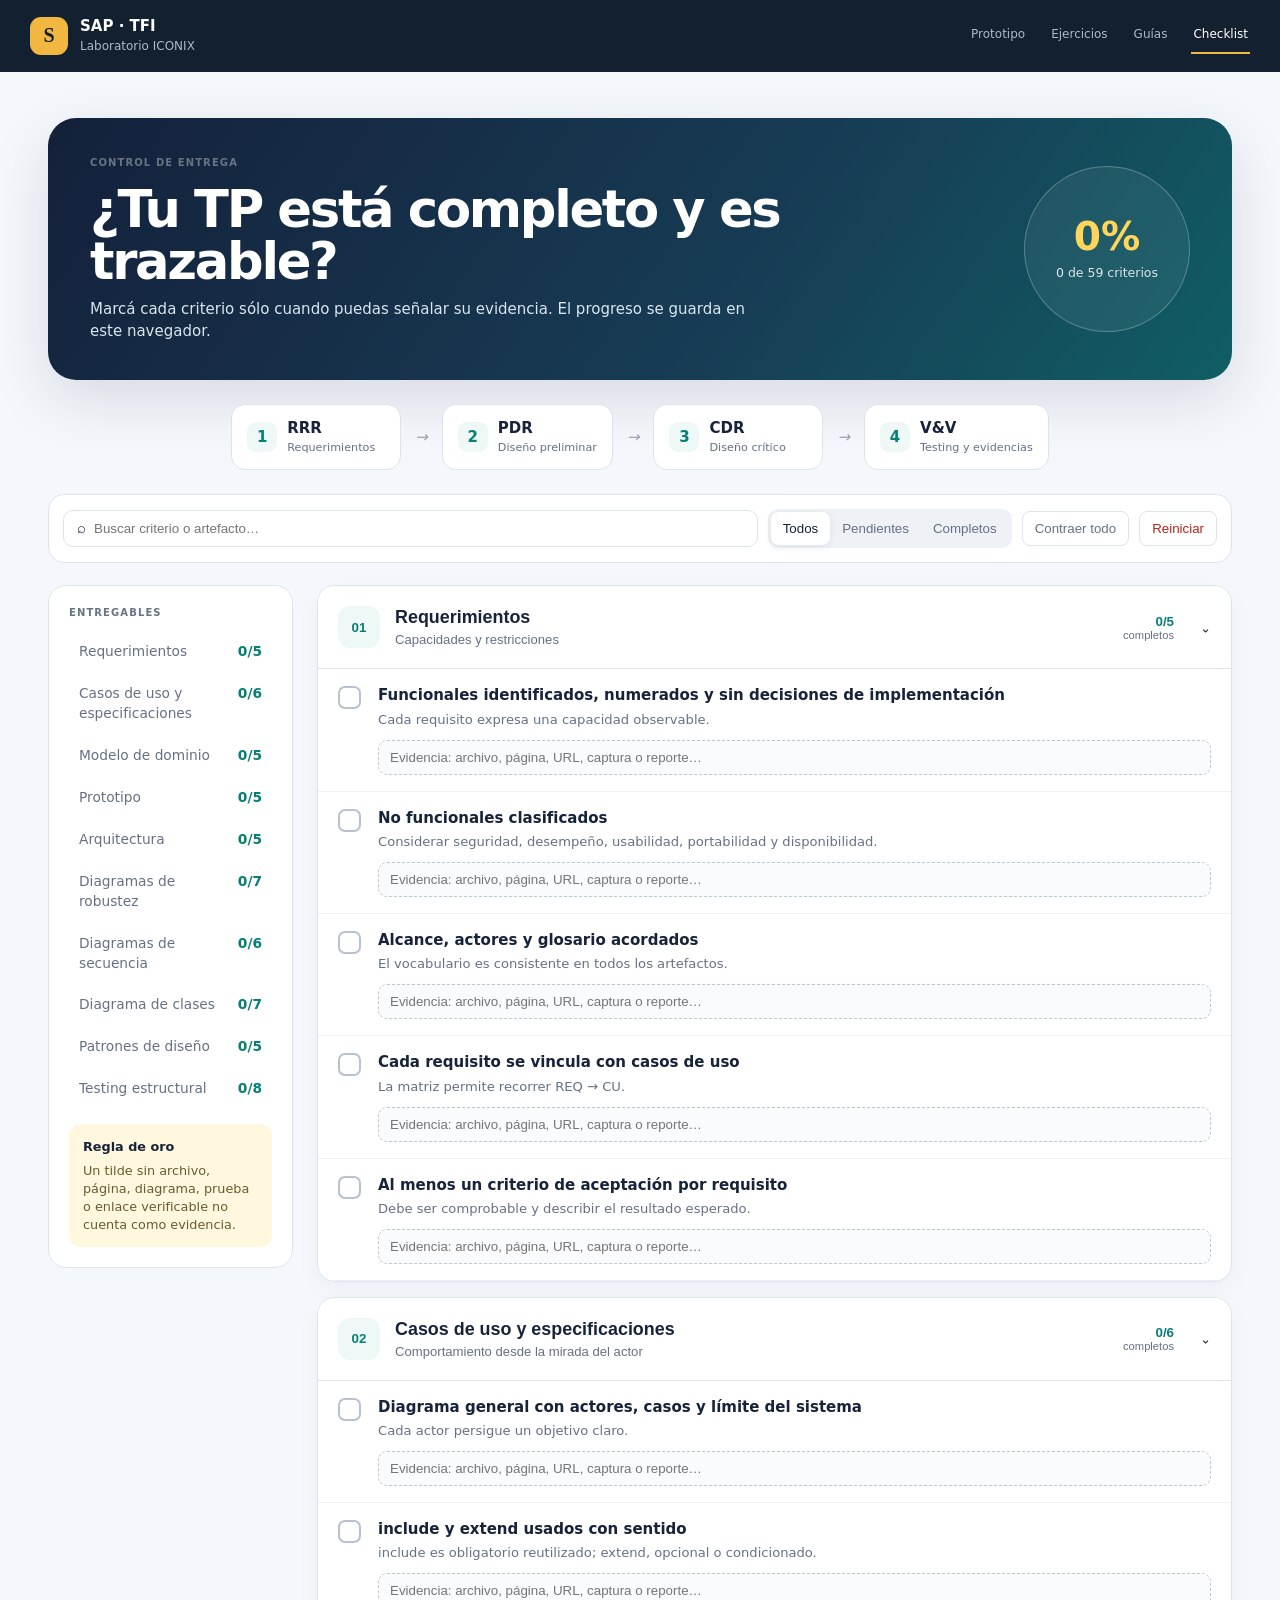
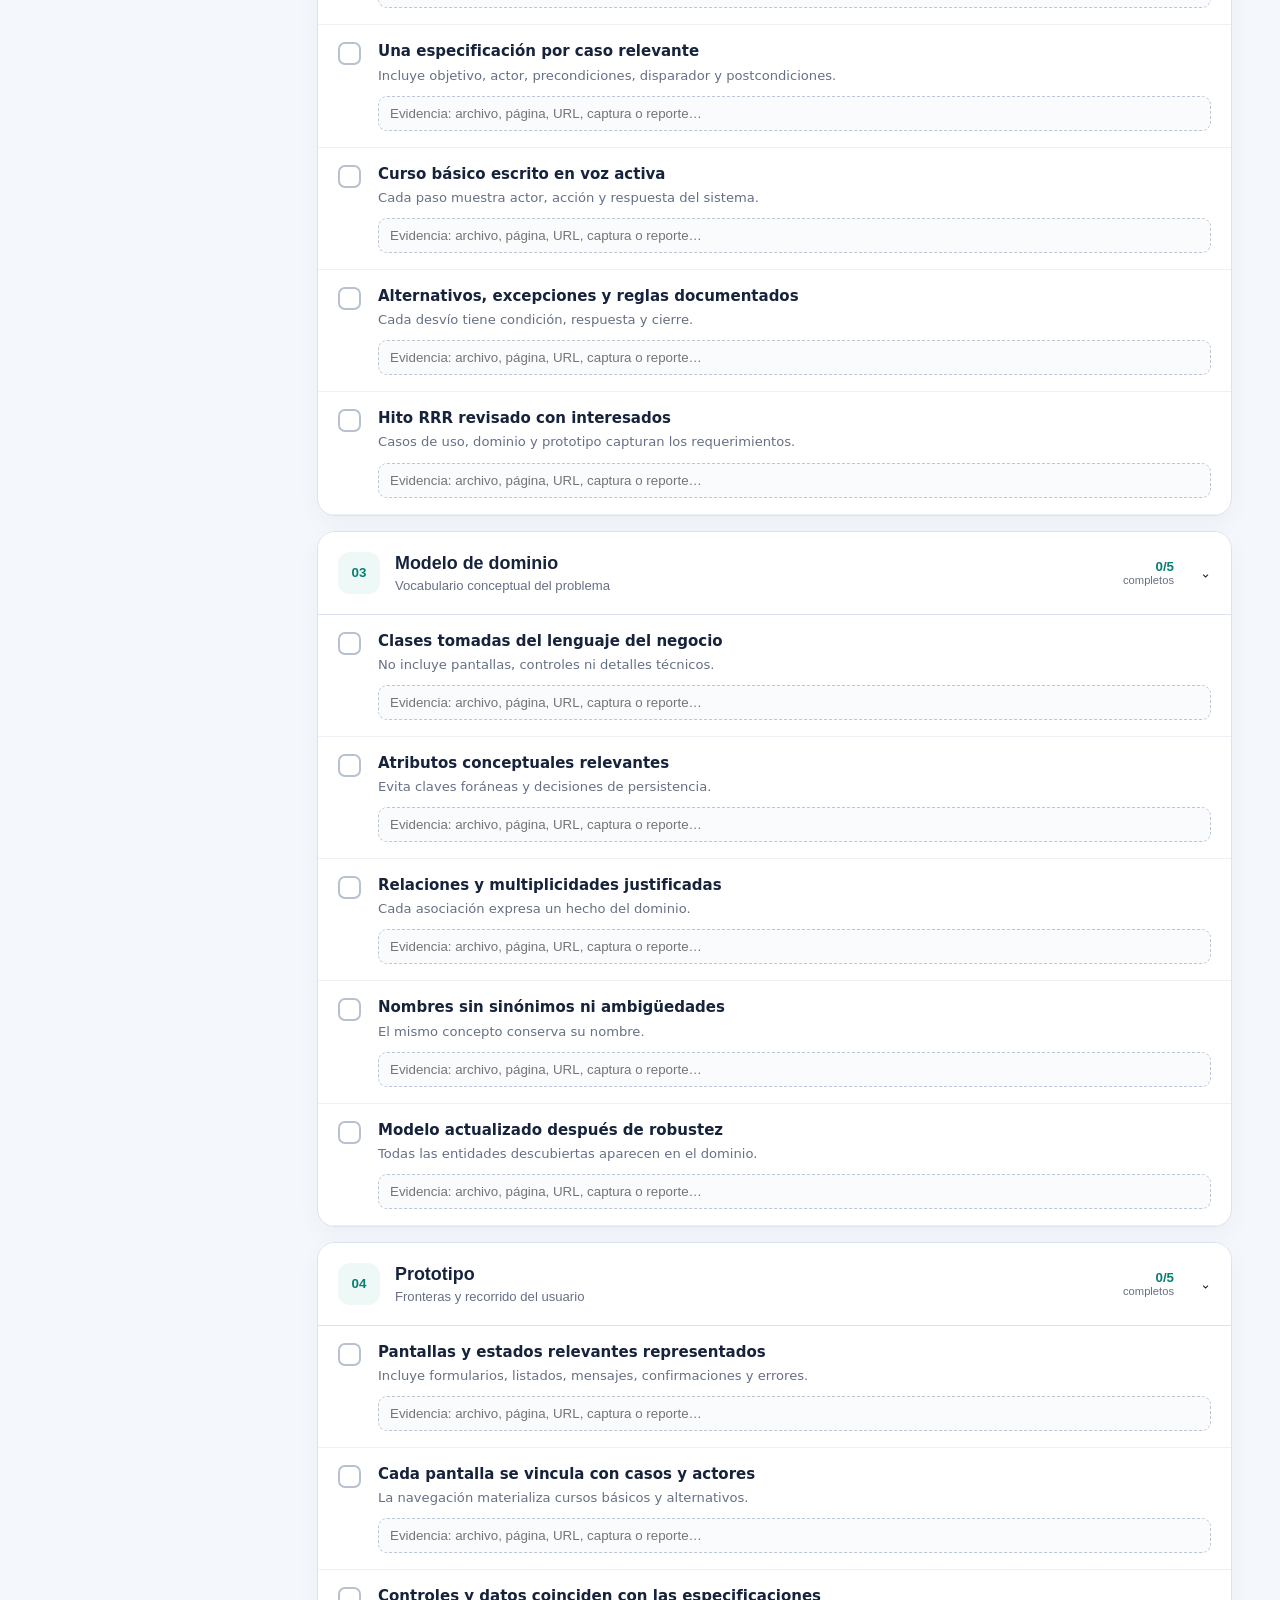
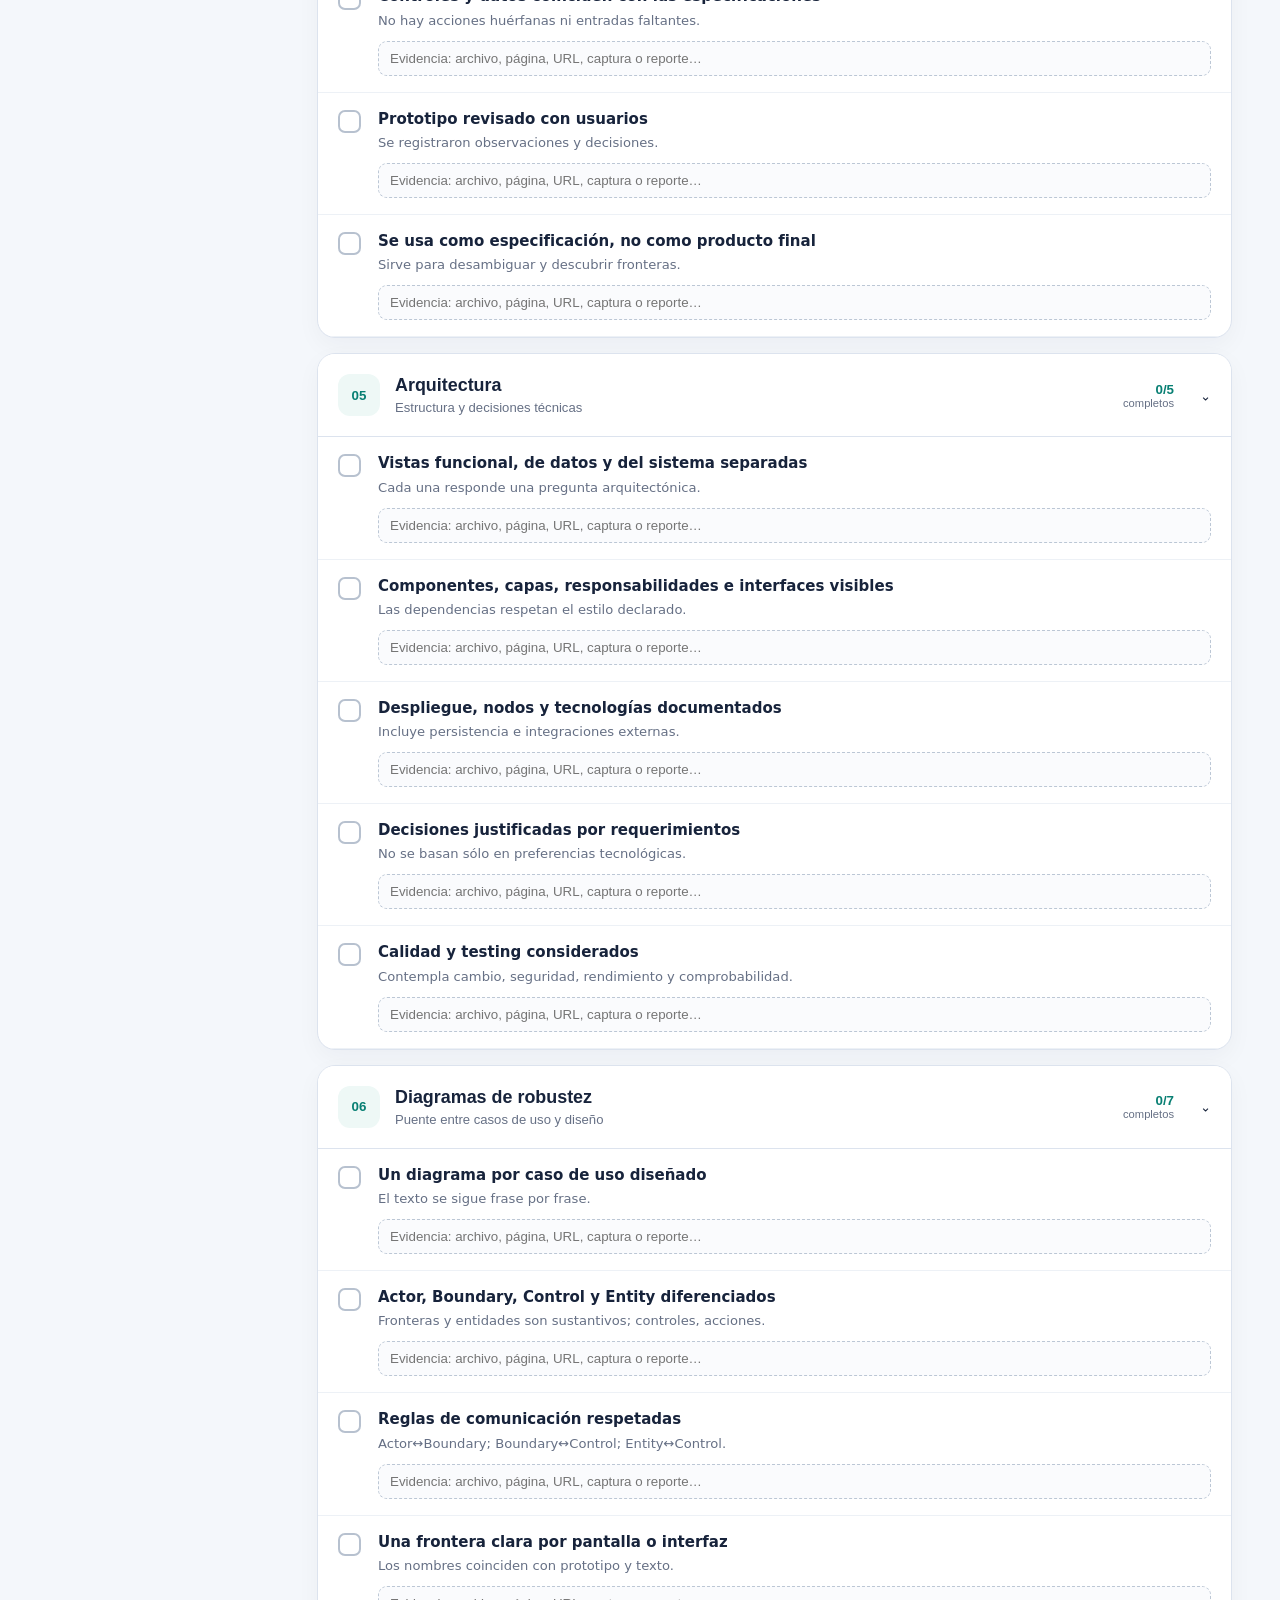
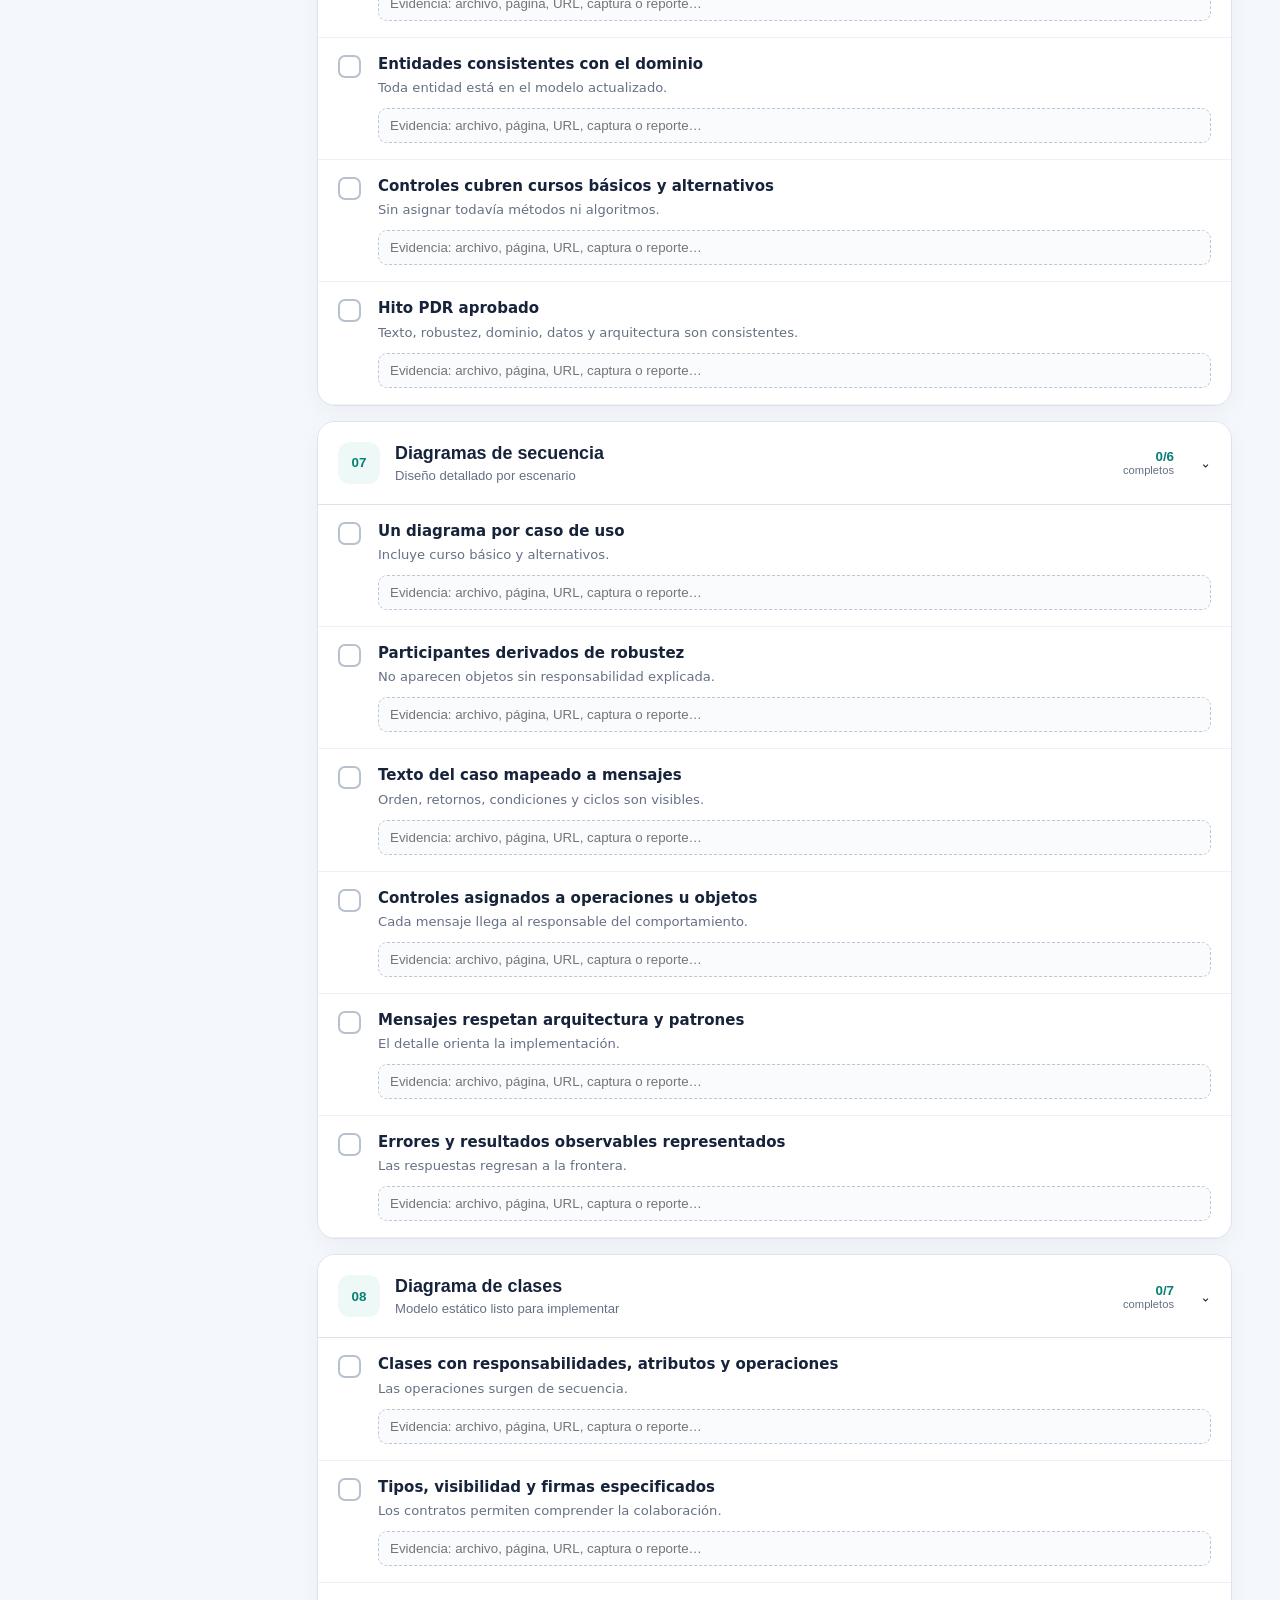
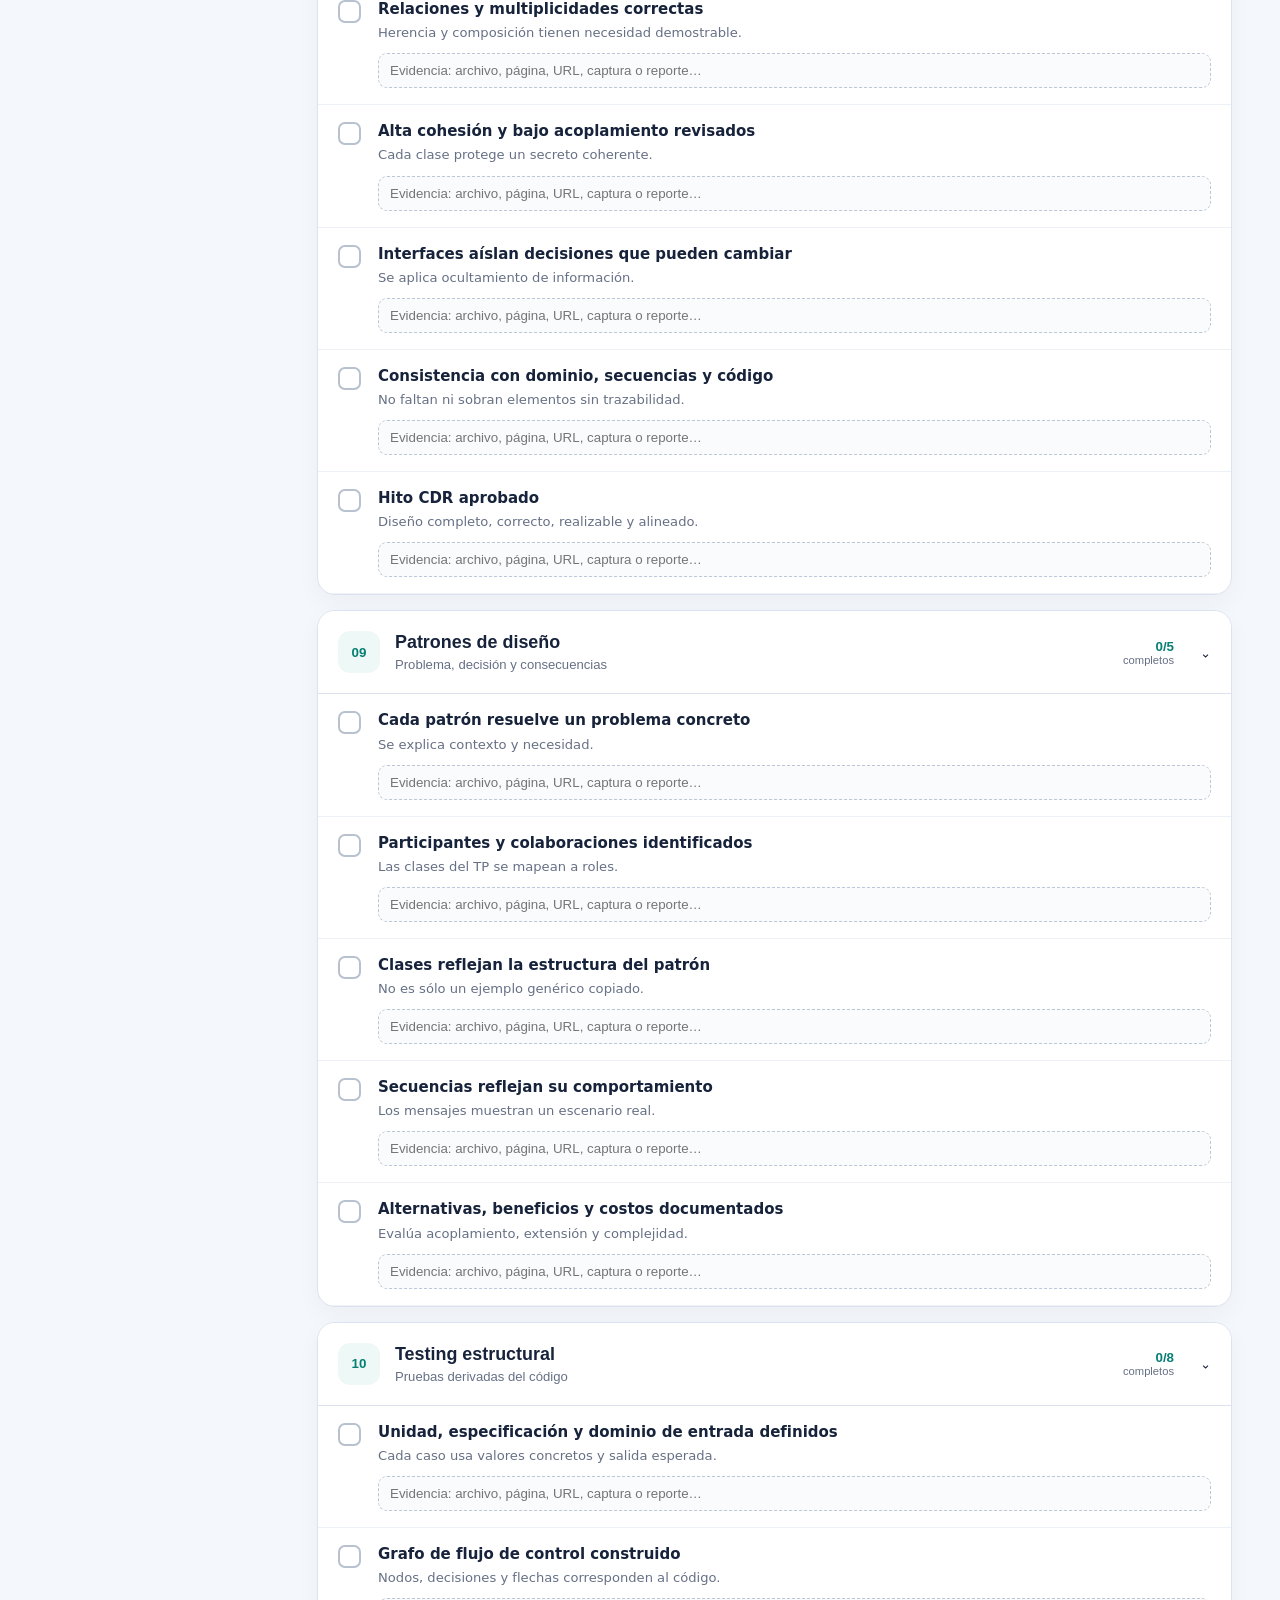
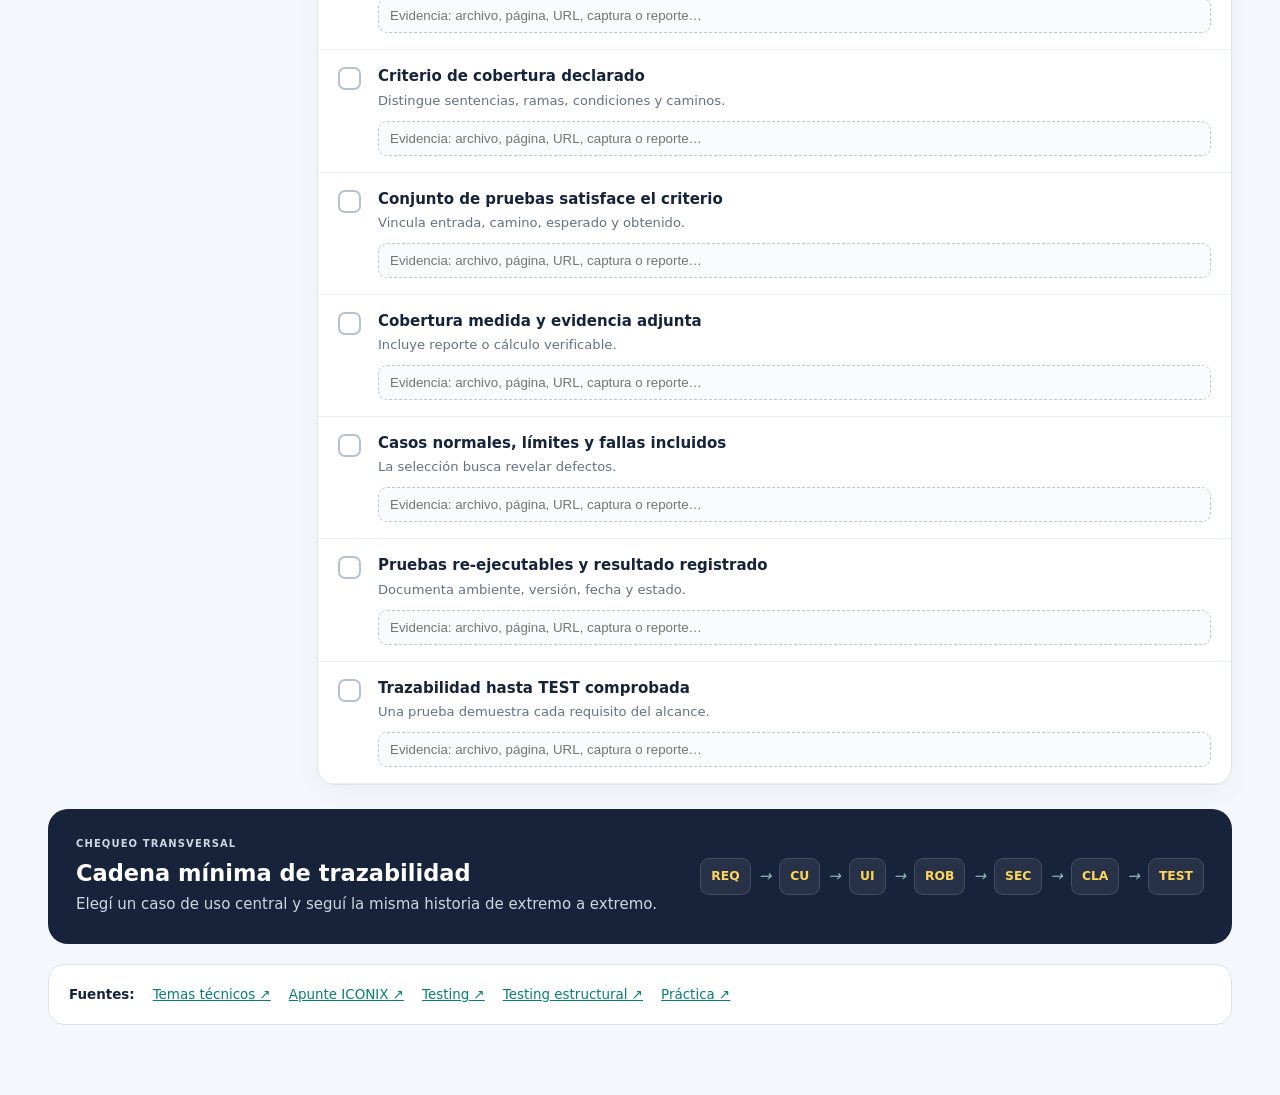
==== prototipo/checklist.html @ e04b30b3 "feat: agregar checklist interactiva del TP Co-authored-by: wsf <alejandro.sartorio@gmail.com> Signed" ====
<!doctype html><html lang="es"><head><meta charset="utf-8"><meta name="viewport" content="width=device-width,initial-scale=1"><meta name="description" content="Checklist interactiva para la entrega del Trabajo Práctico con ICONIX"><title>Checklist del TP · SAP-TFI-2026</title><link rel="stylesheet" href="styles.css"><link rel="stylesheet" href="checklist.css"></head>
<body class="checklist-body"><header class="topbar"><a class="brand" href="index.html"><span class="brand-mark">S</span><span><strong>SAP · TFI</strong><small>Laboratorio ICONIX</small></span></a><nav class="course lab-links"><a href="index.html">Prototipo</a><a href="ejercicios.html">Ejercicios</a><a href="guias.html">Guías</a><a class="active" href="checklist.html">Checklist</a></nav></header>
<main class="checklist-shell">
 <section class="checklist-hero"><div><p class="eyebrow">Control de entrega</p><h1>¿Tu TP está completo y es trazable?</h1><p>Marcá cada criterio sólo cuando puedas señalar su evidencia. El progreso se guarda en este navegador.</p></div><div class="hero-score"><strong id="total-percent">0%</strong><span id="total-copy">0 de 0 criterios</span></div></section>
 <section class="quality-gates" aria-label="Hitos de revisión"><article><span>1</span><div><b>RRR</b><small>Requerimientos</small></div></article><i>→</i><article><span>2</span><div><b>PDR</b><small>Diseño preliminar</small></div></article><i>→</i><article><span>3</span><div><b>CDR</b><small>Diseño crítico</small></div></article><i>→</i><article><span>4</span><div><b>V&amp;V</b><small>Testing y evidencias</small></div></article></section>
 <section class="toolbar"><label class="search-box"><span>⌕</span><input id="search" type="search" placeholder="Buscar criterio o artefacto…"></label><div class="filters"><button class="active" data-filter="all">Todos</button><button data-filter="pending">Pendientes</button><button data-filter="done">Completos</button></div><button id="expand-all" class="quiet-button">Contraer todo</button><button id="reset-checklist" class="quiet-button danger">Reiniciar</button></section>
 <div class="checklist-layout"><aside class="section-index"><p class="eyebrow">Entregables</p><nav id="section-index"></nav><div class="evidence-key"><b>Regla de oro</b><p>Un tilde sin archivo, página, diagrama, prueba o enlace verificable no cuenta como evidencia.</p></div></aside><section id="checklist-sections" class="checklist-sections" aria-live="polite"></section></div>
 <section class="traceability-card"><div><p class="eyebrow">Chequeo transversal</p><h2>Cadena mínima de trazabilidad</h2><p>Elegí un caso de uso central y seguí la misma historia de extremo a extremo.</p></div><div class="trace-chain"><span>REQ</span><i>→</i><span>CU</span><i>→</i><span>UI</span><i>→</i><span>ROB</span><i>→</i><span>SEC</span><i>→</i><span>CLA</span><i>→</i><span>TEST</span></div></section>
 <footer class="checklist-sources"><b>Fuentes:</b><a href="https://docs.google.com/document/d/1oThnR9euP2YW4K94A3oAoE3pvHdeDyNShRdwWDY-Nmk/edit?usp=sharing" target="_blank" rel="noreferrer">Temas técnicos ↗</a><a href="https://docs.google.com/document/d/1_ZjiF3pUANt0-bm4V6Xph6hdJuHCnxbp/edit?usp=sharing" target="_blank" rel="noreferrer">Apunte ICONIX ↗</a><a href="https://www.fceia.unr.edu.ar/ingsoft/testing-intro-a.pdf" target="_blank" rel="noreferrer">Testing ↗</a><a href="https://www.fceia.unr.edu.ar/ingsoft/testing-estruct-a.pdf" target="_blank" rel="noreferrer">Testing estructural ↗</a><a href="https://www.fceia.unr.edu.ar/ingsoft/p-testing.pdf" target="_blank" rel="noreferrer">Práctica ↗</a></footer>
</main><script src="checklist.js"></script></body></html>
---- prototipo/styles.css ----
:root{--ink:#17202a;--muted:#687383;--line:#dfe4e8;--paper:#fff;--canvas:#f2f4f5;--blue:#2864dc;--blue-soft:#eaf1ff;--teal:#087e78;--amber:#b46b07;--red:#b53b45;--shadow:0 18px 55px rgba(25,34,45,.10)}
*{box-sizing:border-box}body{margin:0;background:var(--canvas);color:var(--ink);font:15px/1.45 Inter,ui-sans-serif,system-ui,-apple-system,"Segoe UI",sans-serif}.topbar{height:72px;background:#122030;color:white;display:flex;align-items:center;justify-content:space-between;padding:0 30px;box-shadow:0 1px 0 rgba(255,255,255,.1)}.brand{display:flex;gap:12px;align-items:center;color:white;text-decoration:none}.brand-mark{display:grid;place-items:center;width:38px;height:38px;background:#f1b740;color:#17202a;font:bold 20px Georgia;border-radius:11px}.brand span:last-child{display:flex;flex-direction:column}.brand small,.course{color:#aeb9c7;font-size:12px}.course{display:flex;gap:22px}.status-dot:before{content:"";display:inline-block;width:7px;height:7px;border-radius:50%;background:#53d398;margin-right:7px}.workspace{display:grid;grid-template-columns:230px minmax(0,1fr);min-height:calc(100vh - 72px)}.sidebar{padding:30px 18px;background:#f8f9fa;border-right:1px solid var(--line)}.eyebrow{text-transform:uppercase;letter-spacing:.11em;font-size:10px;font-weight:800;color:var(--muted);margin:0 0 12px}.nav-item{width:100%;border:0;background:transparent;text-align:left;padding:12px;border-radius:10px;color:var(--ink);cursor:pointer;display:grid;grid-template-columns:28px 1fr;font-weight:700}.nav-item span{color:#9aa3ad}.nav-item small{grid-column:2;color:var(--muted);font-weight:500}.nav-item.active{background:white;color:var(--blue);box-shadow:0 5px 20px rgba(25,34,45,.08)}.legend{margin-top:36px;padding:16px 12px;border-top:1px solid var(--line);display:grid;gap:10px}.legend p{margin-bottom:2px}.legend span{font-size:12px;color:var(--muted)}.dot{display:inline-block;width:9px;height:9px;border-radius:50%;margin-right:8px}.boundary{background:var(--blue)}.control{background:var(--amber)}.entity{background:var(--teal)}.stage{padding:34px clamp(20px,4vw,60px);max-width:1400px;width:100%;margin:0 auto}.stage-heading{display:flex;align-items:end;justify-content:space-between;margin-bottom:20px}.stage-heading h1{font:700 clamp(28px,3vw,42px)/1.1 Georgia,serif;margin:0}.view-switch{padding:4px;background:#e3e7ea;border-radius:10px}.view-switch button{border:0;padding:8px 14px;border-radius:7px;background:transparent;color:var(--muted);cursor:pointer}.view-switch button.active{background:white;color:var(--ink);box-shadow:0 2px 8px rgba(0,0,0,.08)}.view{display:none}.view.active{display:block}.browser-frame{background:white;border:1px solid #d5dbe0;border-radius:14px;overflow:hidden;box-shadow:var(--shadow)}.browser-bar{height:42px;background:#edf0f2;display:flex;align-items:center;gap:7px;padding:0 14px;border-bottom:1px solid var(--line)}.browser-bar>span{width:9px;height:9px;border-radius:50%;background:#bec5cb}.browser-bar>span:first-child{background:#e2766f}.browser-bar p{margin:auto;color:#89939d;font-size:12px}.app-shell{min-height:520px}.actionbar{height:64px;display:flex;align-items:center;justify-content:space-between;padding:0 26px;border-bottom:1px solid var(--line)}.actionbar button{border:1px solid var(--line);background:white;padding:9px 14px;border-radius:7px;margin-right:8px;font-weight:700;cursor:pointer}.actionbar button.primary{background:var(--blue);border-color:var(--blue);color:white}.record-state{font-size:11px;font-weight:800;letter-spacing:.08em;color:var(--blue);background:var(--blue-soft);padding:7px 10px;border-radius:20px}.screen{display:none;padding:30px}.screen.active{display:block}.form-title{display:flex;align-items:baseline;gap:12px;margin-bottom:25px}.form-title span{font-size:13px;color:var(--muted)}.form-title strong{font:700 26px Georgia,serif}.form-grid{display:grid;grid-template-columns:repeat(2,minmax(0,1fr));gap:18px 26px}.form-grid label{color:var(--muted);font-size:12px;font-weight:700}.form-grid input,.form-grid select{display:block;width:100%;margin-top:6px;padding:10px;border:1px solid var(--line);border-radius:6px;background:white;color:var(--ink)}.tabs{margin-top:30px;border-bottom:1px solid var(--line)}.tabs button{border:0;background:transparent;padding:10px 2px;margin-right:24px;color:var(--muted)}.tabs button.active{color:var(--blue);border-bottom:2px solid var(--blue);font-weight:700}.table-wrap{overflow-x:auto}table{border-collapse:collapse;width:100%;font-size:13px}th{text-align:left;color:var(--muted);font-size:11px;text-transform:uppercase;letter-spacing:.06em}th,td{padding:13px 10px;border-bottom:1px solid var(--line)}.text-button{border:0;background:transparent;color:var(--blue);padding:14px 10px;cursor:pointer}.totals{margin-left:auto;width:min(330px,100%);display:grid;gap:7px;padding-top:12px}.totals span,.totals strong{display:flex;justify-content:space-between}.totals strong{font-size:17px;border-top:1px solid var(--line);padding-top:10px}.summary-card{display:flex;align-items:center;gap:15px;padding:18px;background:#f8fafb;border:1px solid var(--line);border-radius:10px}.summary-card p,.summary-card h2{margin:0}.summary-card p{color:var(--muted);font-size:12px}.summary-card h2{font-size:17px}.summary-card>strong{margin-left:auto}.icon{display:grid;place-items:center;width:42px;height:42px;border-radius:50%;font-weight:800}.success{background:#ddf5ea;color:#14825e}.invoice{background:var(--blue-soft);color:var(--blue)}.validation-grid{display:grid;grid-template-columns:repeat(2,1fr);gap:14px;margin:24px 0}.validation-grid article{border:1px solid var(--line);border-radius:9px;padding:16px}.validation-grid span{display:block;color:var(--muted);font-size:11px;margin-bottom:5px}.callout{border-left:4px solid var(--blue);background:var(--blue-soft);padding:14px 16px}.callout p{margin:3px 0 0;color:var(--muted)}.callout.warning{border-color:#e39a27;background:#fff5df;margin-top:24px}.progress{display:flex;margin:25px 0}.progress span{flex:1;border-top:3px solid var(--line);padding-top:9px;color:var(--muted);font-size:12px}.progress .done,.progress .active{border-color:var(--blue);color:var(--blue);font-weight:700}.pill{padding:5px 8px;border-radius:14px;font-size:11px}.waiting{background:#f0f2f4;color:#687383}.ok{background:#ddf5ea;color:#087658}.partial{background:#fff0cf;color:#94600b}.invoice-options{display:grid;gap:12px;margin:24px 0}.invoice-options label{display:grid;grid-template-columns:22px 1fr;padding:16px;border:1px solid var(--line);border-radius:9px;font-weight:700}.invoice-options input{grid-row:1/3}.invoice-options small{font-weight:400;color:var(--muted)}.model-preview{background:#182433;color:white;border-radius:10px;padding:18px}.model-preview .eyebrow{color:#9eacba}.model-preview div{display:flex;justify-content:space-between;border-top:1px solid rgba(255,255,255,.12);padding:10px 0;font-family:ui-monospace,monospace;font-size:12px}.model-preview b{color:#8fdfc5}.event-log{margin-top:16px;display:grid;grid-template-columns:220px 1fr;gap:25px;padding:17px 20px;background:#17202a;color:white;border-radius:10px}.event-log p{margin:0;color:#b2bdc8}.event-log .eyebrow{color:#7f8d9a;margin-bottom:4px}.trace-intro{display:flex;justify-content:space-between;align-items:center;background:white;padding:18px 22px;border-radius:12px;margin-bottom:15px}.trace-intro p{margin:0}.trace-intro a{color:var(--blue);font-weight:700;text-decoration:none}.trace-grid{display:grid;gap:12px}.trace-row{display:grid;grid-template-columns:1fr 1fr 1fr;background:white;border:1px solid var(--line);border-radius:10px;overflow:hidden}.trace-cell{padding:18px;border-right:1px solid var(--line)}.trace-cell:last-child{border:0}.trace-cell span{display:block;font-size:10px;text-transform:uppercase;letter-spacing:.08em;font-weight:800;margin-bottom:6px}.trace-cell.boundary-cell span{color:var(--blue)}.trace-cell.control-cell span{color:var(--amber)}.trace-cell.entity-cell span{color:var(--teal)}.trace-cell p{margin:0;color:var(--muted);font-size:13px}
.lab-links a{color:#aeb9c7;text-decoration:none;padding:8px 2px}.lab-links a.active{color:#fff;border-bottom:2px solid #f1b740}
@media(max-width:850px){.workspace{grid-template-columns:1fr}.sidebar{border:0;border-bottom:1px solid var(--line);padding:16px}.sidebar nav{display:flex;overflow:auto;gap:6px}.nav-item{min-width:150px}.legend{display:none}.stage{padding:24px 14px}.form-grid,.validation-grid{grid-template-columns:1fr}.trace-row{grid-template-columns:1fr}.trace-cell{border-right:0;border-bottom:1px solid var(--line)}.event-log{grid-template-columns:1fr;gap:6px}.course{display:none}}
---- prototipo/checklist.css ----
:root{--ci:#17233b;--cm:#667085;--cl:#dce3ee;--ct:#087f73;--cs:#eef8f6;--cy:#ffd65a}.checklist-body{background:#f4f7fb;color:var(--ci);min-height:100vh}.checklist-shell{max-width:1240px;margin:auto;padding:46px 28px 70px}.checklist-hero{display:flex;justify-content:space-between;gap:32px;align-items:center;padding:38px 42px;color:#fff;border-radius:28px;background:linear-gradient(125deg,#14203a,#173b54 58%,#087f73 140%);box-shadow:0 20px 60px #15233b20}.checklist-hero h1{max-width:760px;margin:6px 0 12px;font-size:clamp(2rem,4vw,3.7rem);line-height:1.02;letter-spacing:-.045em}.checklist-hero p:not(.eyebrow){max-width:680px;margin:0;color:#d9e6ee}.hero-score{width:166px;aspect-ratio:1;flex:none;display:grid;place-content:center;text-align:center;border:1px solid #ffffff42;border-radius:50%;background:#ffffff10}.hero-score strong{font-size:2.45rem;line-height:1;color:var(--cy)}.hero-score span{font-size:.78rem;margin-top:8px;color:#d9e6ee}.quality-gates{display:flex;align-items:center;justify-content:center;gap:14px;margin:24px 0}.quality-gates article{display:flex;align-items:center;gap:10px;min-width:170px;padding:13px 15px;border:1px solid var(--cl);border-radius:14px;background:#fff}.quality-gates article>span{display:grid;place-content:center;width:30px;height:30px;border-radius:9px;background:var(--cs);color:var(--ct);font-weight:800}.quality-gates b,.quality-gates small{display:block}.quality-gates small{color:var(--cm);font-size:.7rem}.quality-gates>i{color:#98a2b3}.toolbar{position:sticky;z-index:5;top:0;display:flex;gap:10px;align-items:center;padding:14px;margin-bottom:22px;border:1px solid var(--cl);border-radius:16px;background:#ffffffed;backdrop-filter:blur(12px)}.search-box{display:flex;align-items:center;gap:8px;flex:1;padding:0 13px;border:1px solid var(--cl);border-radius:10px;background:#fff}.search-box input{width:100%;padding:10px 0;border:0;outline:0;background:transparent}.filters{display:flex;padding:3px;background:#eef2f7;border-radius:10px}.filters button,.quiet-button{border:0;border-radius:8px;padding:9px 12px;background:transparent;color:var(--cm);cursor:pointer}.filters button.active{background:#fff;color:var(--ci);box-shadow:0 2px 8px #15233b14}.quiet-button{border:1px solid var(--cl);background:#fff}.danger{color:#b42318}.checklist-layout{display:grid;grid-template-columns:245px minmax(0,1fr);gap:24px;align-items:start}.section-index{position:sticky;top:86px;padding:20px;border:1px solid var(--cl);border-radius:18px;background:#fff}.section-index nav{display:grid;gap:4px;margin-top:10px}.section-index a{display:flex;justify-content:space-between;padding:9px 10px;border-radius:9px;color:var(--cm);font-size:.86rem;text-decoration:none}.section-index a:hover{background:#f2f6fa}.count{color:var(--ct)}.evidence-key{margin-top:16px;padding:14px;border-radius:12px;background:#fff8df;font-size:.8rem}.evidence-key p{margin:5px 0 0;color:#695b2d;line-height:1.4}.checklist-sections{display:grid;gap:15px}.check-section{overflow:hidden;border:1px solid var(--cl);border-radius:18px;background:#fff;box-shadow:0 8px 24px #17233b0a}.check-section[hidden]{display:none}.section-head{width:100%;display:grid;grid-template-columns:44px 1fr auto 24px;gap:13px;align-items:center;padding:20px;border:0;background:#fff;text-align:left;cursor:pointer;color:var(--ci)}.section-number{display:grid;place-content:center;width:42px;height:42px;border-radius:12px;background:var(--cs);color:var(--ct);font-weight:850}.section-head h2{margin:0;font-size:1.12rem}.section-head p{margin:4px 0 0;color:var(--cm);font-size:.82rem}.section-progress{text-align:right}.section-progress b,.section-progress small{display:block}.section-progress b{color:var(--ct)}.section-progress small{color:var(--cm);font-size:.7rem}.chevron{transition:.2s}.check-section.open .chevron{transform:rotate(180deg)}.section-body{display:none;border-top:1px solid var(--cl)}.check-section.open .section-body{display:block}.check-item{display:grid;grid-template-columns:28px minmax(0,1fr);gap:12px;padding:16px 20px;border-bottom:1px solid #edf1f6}.check-item[hidden]{display:none}.check-item input[type=checkbox]{appearance:none;width:23px;height:23px;margin:1px 0;border:2px solid #b7c1cf;border-radius:7px;cursor:pointer}.check-item input[type=checkbox]:checked{border-color:var(--ct);background:var(--ct) url("data:image/svg+xml,%3Csvg xmlns='http://www.w3.org/2000/svg' viewBox='0 0 24 24'%3E%3Cpath fill='none' stroke='white' stroke-width='3' d='m5 12 4 4 10-10'/%3E%3C/svg%3E") center/17px}.item-copy label{display:block;font-weight:680;line-height:1.35;cursor:pointer}.item-copy p{margin:4px 0;color:var(--cm);font-size:.82rem;line-height:1.45}.evidence-input{width:100%;box-sizing:border-box;margin-top:7px;padding:9px 11px;border:1px dashed #bcc7d5;border-radius:9px;background:#fafbfd}.check-item.done{background:#f7fbfa}.check-item.done label{text-decoration:line-through;color:#5d736f}.empty-state{padding:36px;text-align:center;color:var(--cm)}.traceability-card{display:flex;justify-content:space-between;align-items:center;gap:30px;margin-top:24px;padding:28px;border-radius:20px;background:#17233b;color:#fff}.traceability-card h2{margin:5px 0}.traceability-card p{margin:0;color:#cdd7e3}.trace-chain{display:flex;align-items:center;gap:8px;flex-wrap:wrap;justify-content:center}.trace-chain span{padding:9px 10px;border-radius:9px;background:#ffffff12;border:1px solid #ffffff20;color:var(--cy);font-weight:800;font-size:.77rem}.trace-chain i{color:#8db6b0}.checklist-sources{display:flex;flex-wrap:wrap;gap:12px 18px;margin-top:20px;padding:20px;border:1px solid var(--cl);border-radius:16px;background:#fff;font-size:.84rem}.checklist-sources a{color:var(--ct)}@media(max-width:900px){.quality-gates{display:grid;grid-template-columns:1fr 1fr}.quality-gates>i{display:none}.checklist-layout{grid-template-columns:1fr}.section-index{position:static}.section-index nav{grid-template-columns:1fr 1fr}.toolbar{flex-wrap:wrap}.search-box{flex-basis:100%}.traceability-card{display:block}.trace-chain{margin-top:20px}}@media(max-width:620px){.checklist-shell{padding:24px 14px}.checklist-hero{display:block;padding:28px 22px}.hero-score{width:auto;aspect-ratio:auto;margin-top:24px;padding:18px;border-radius:16px}.quality-gates,.section-index nav{grid-template-columns:1fr}.section-head{grid-template-columns:38px 1fr 20px;padding:16px}.section-progress{display:none}.trace-chain i{display:none}}
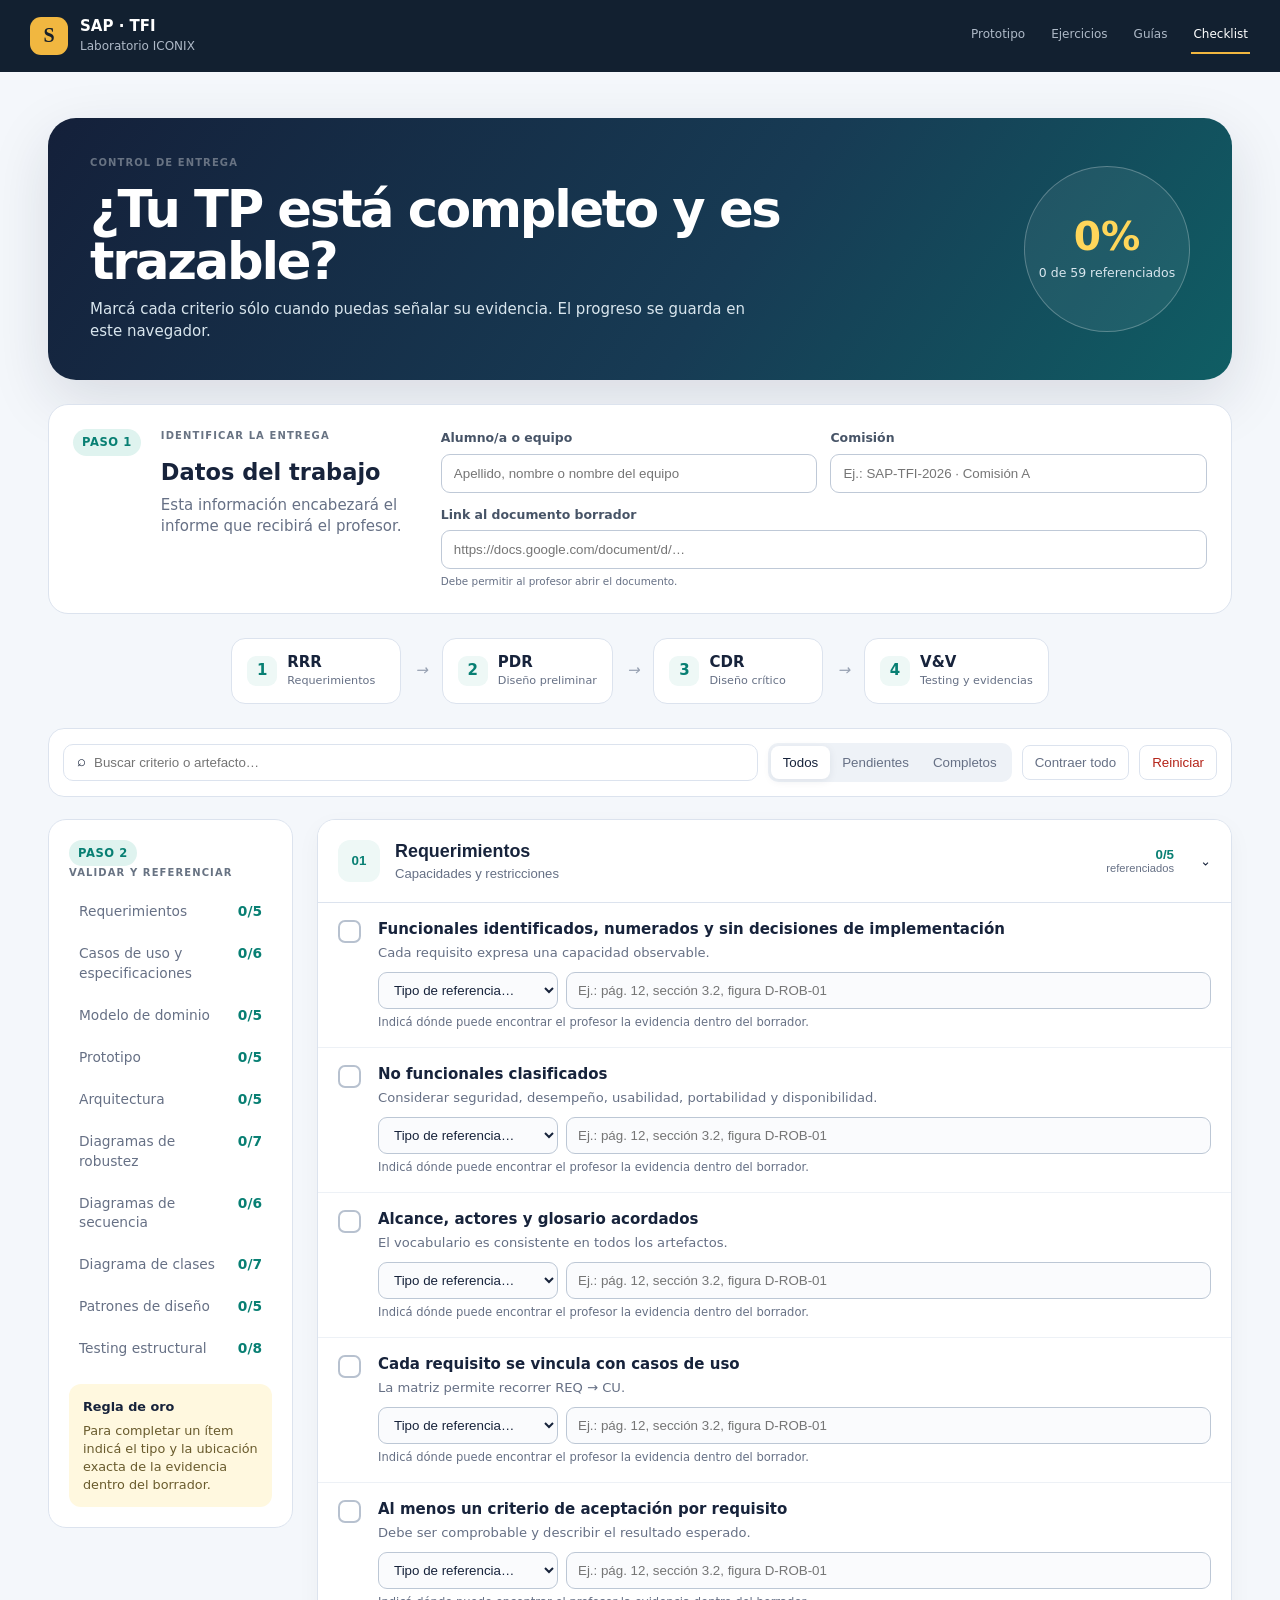
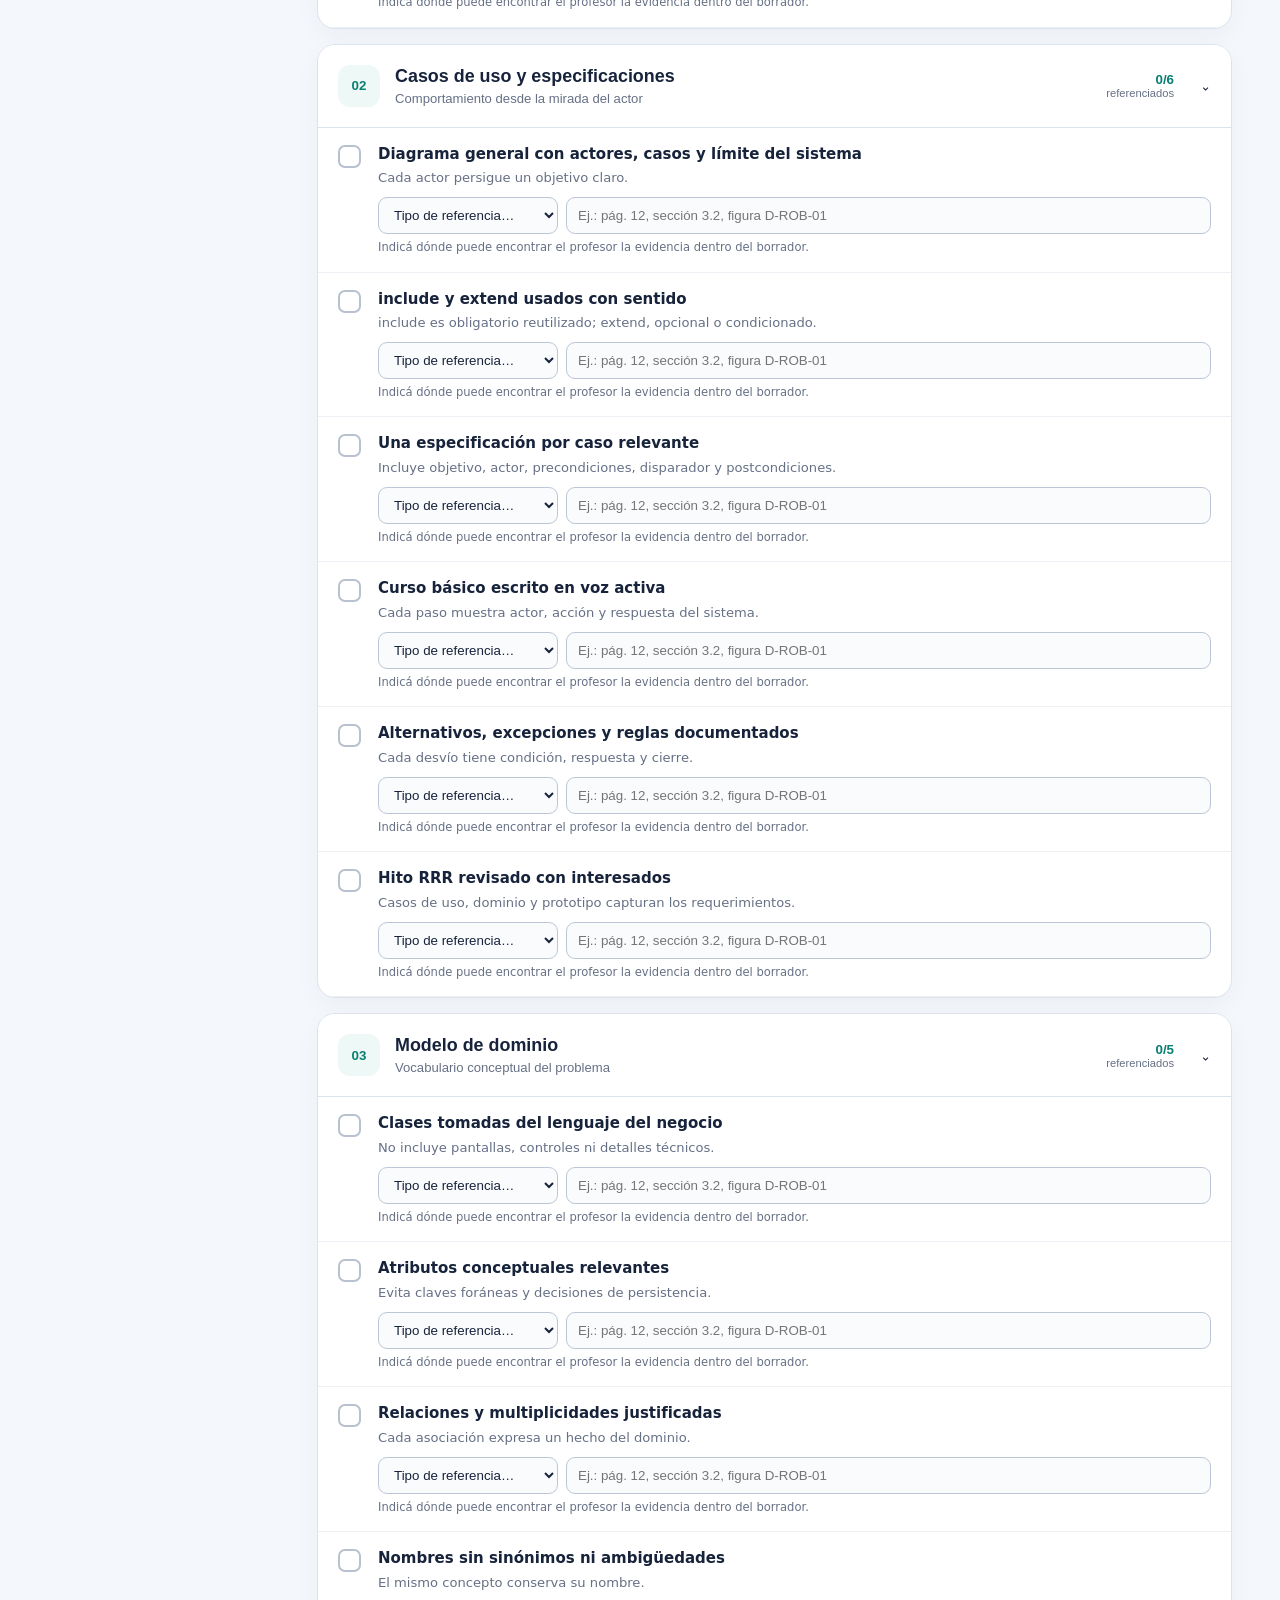
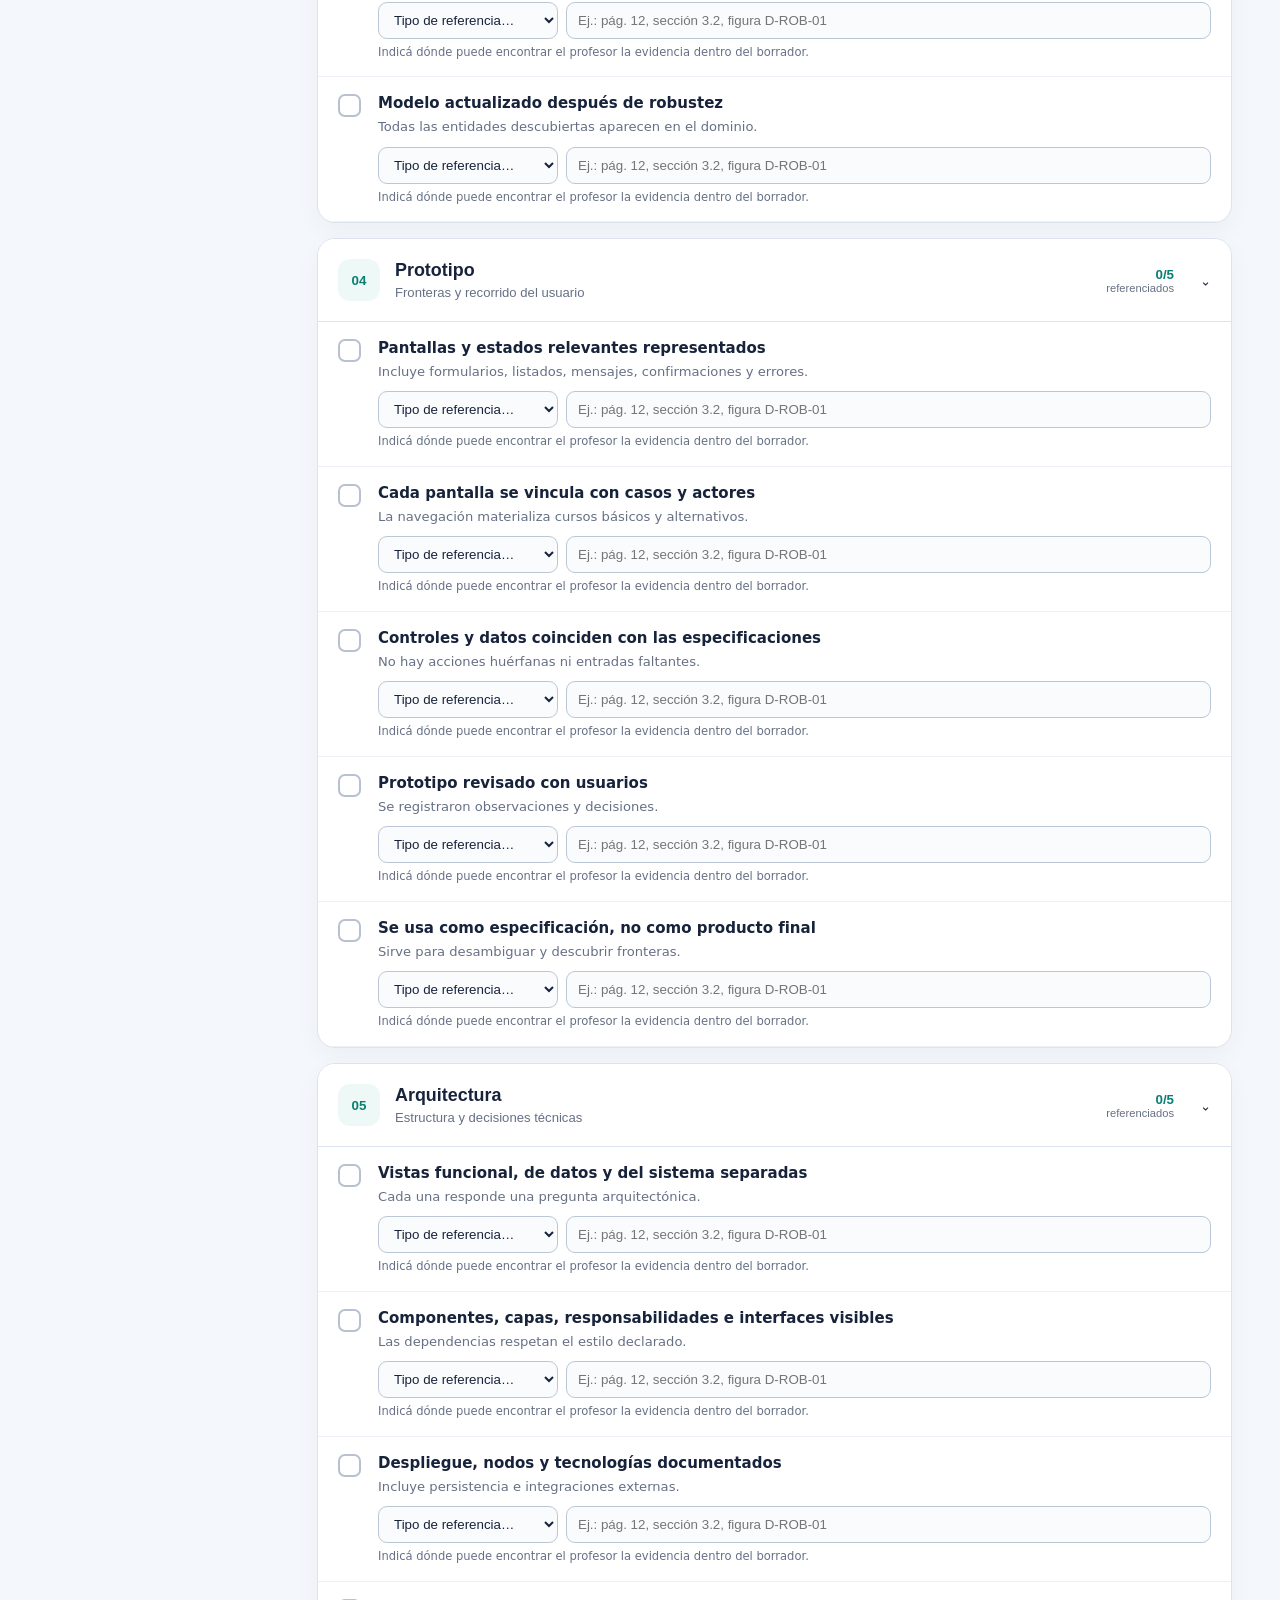
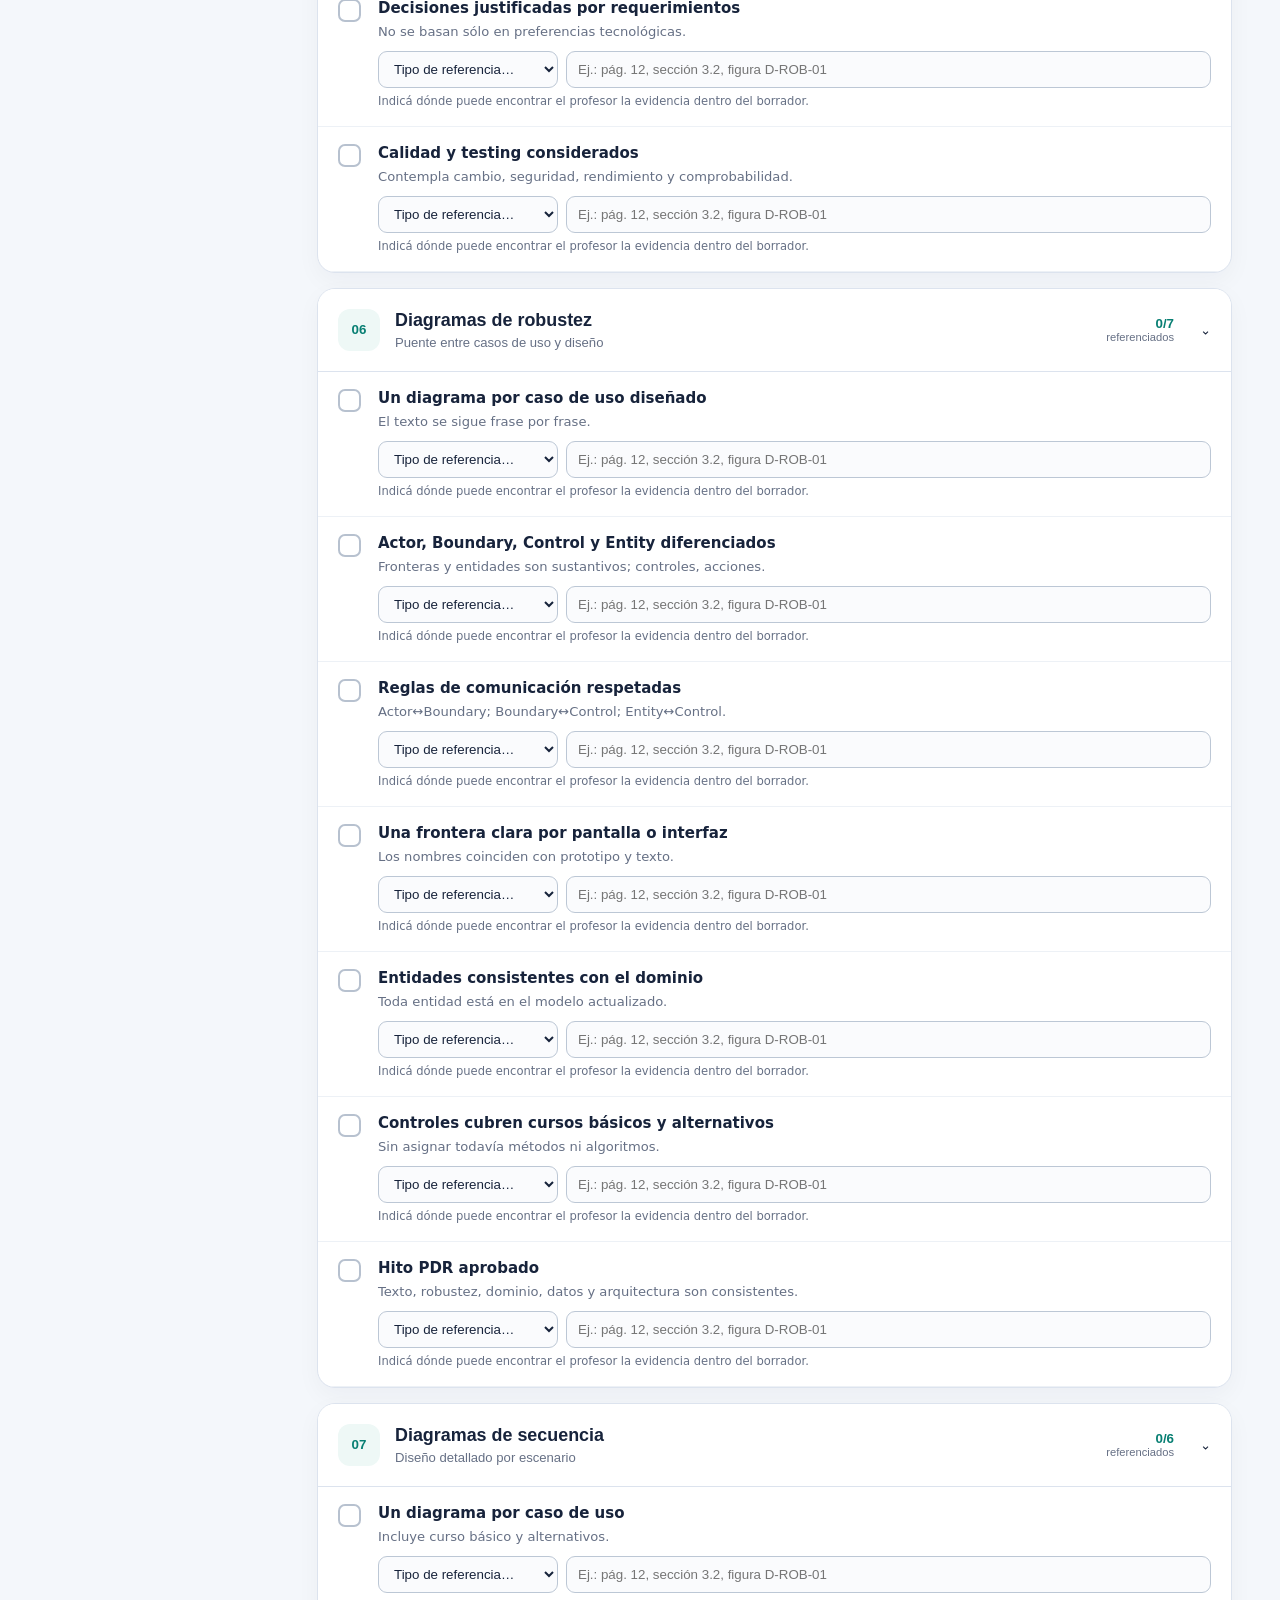
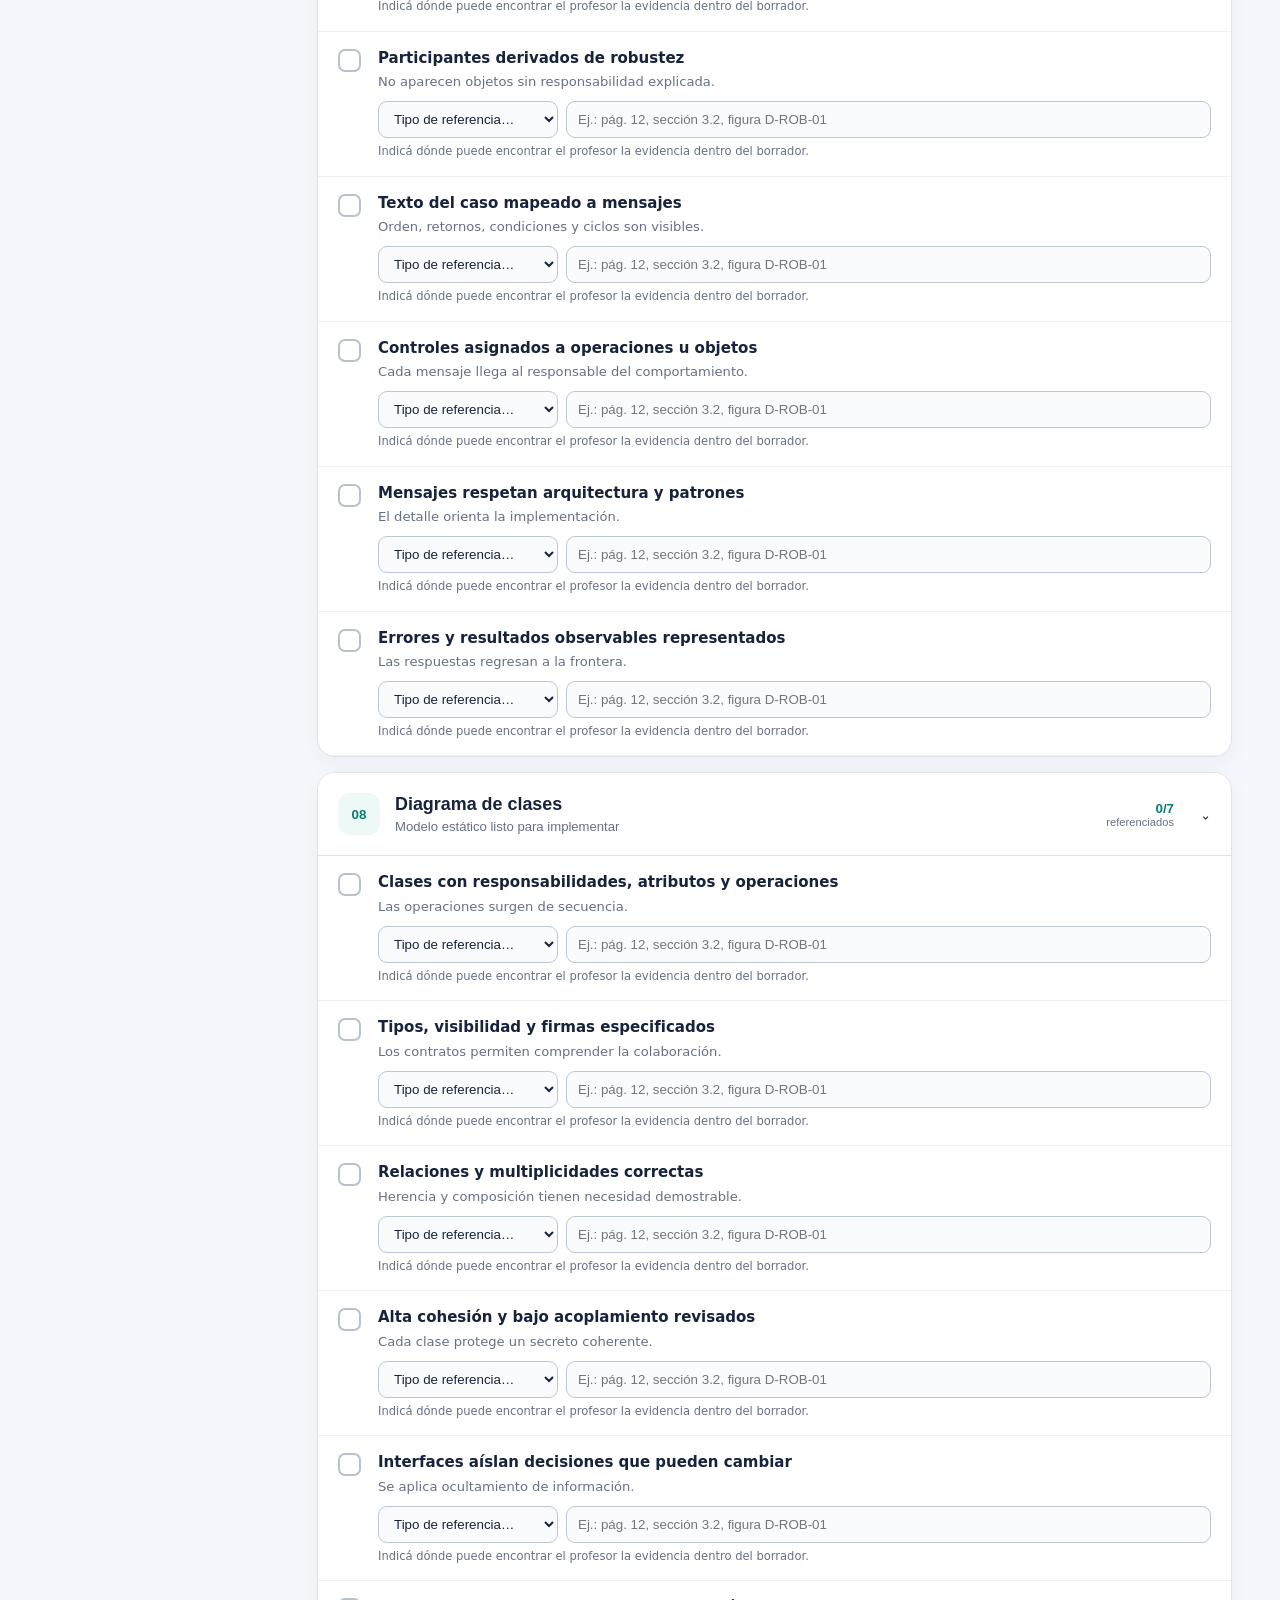
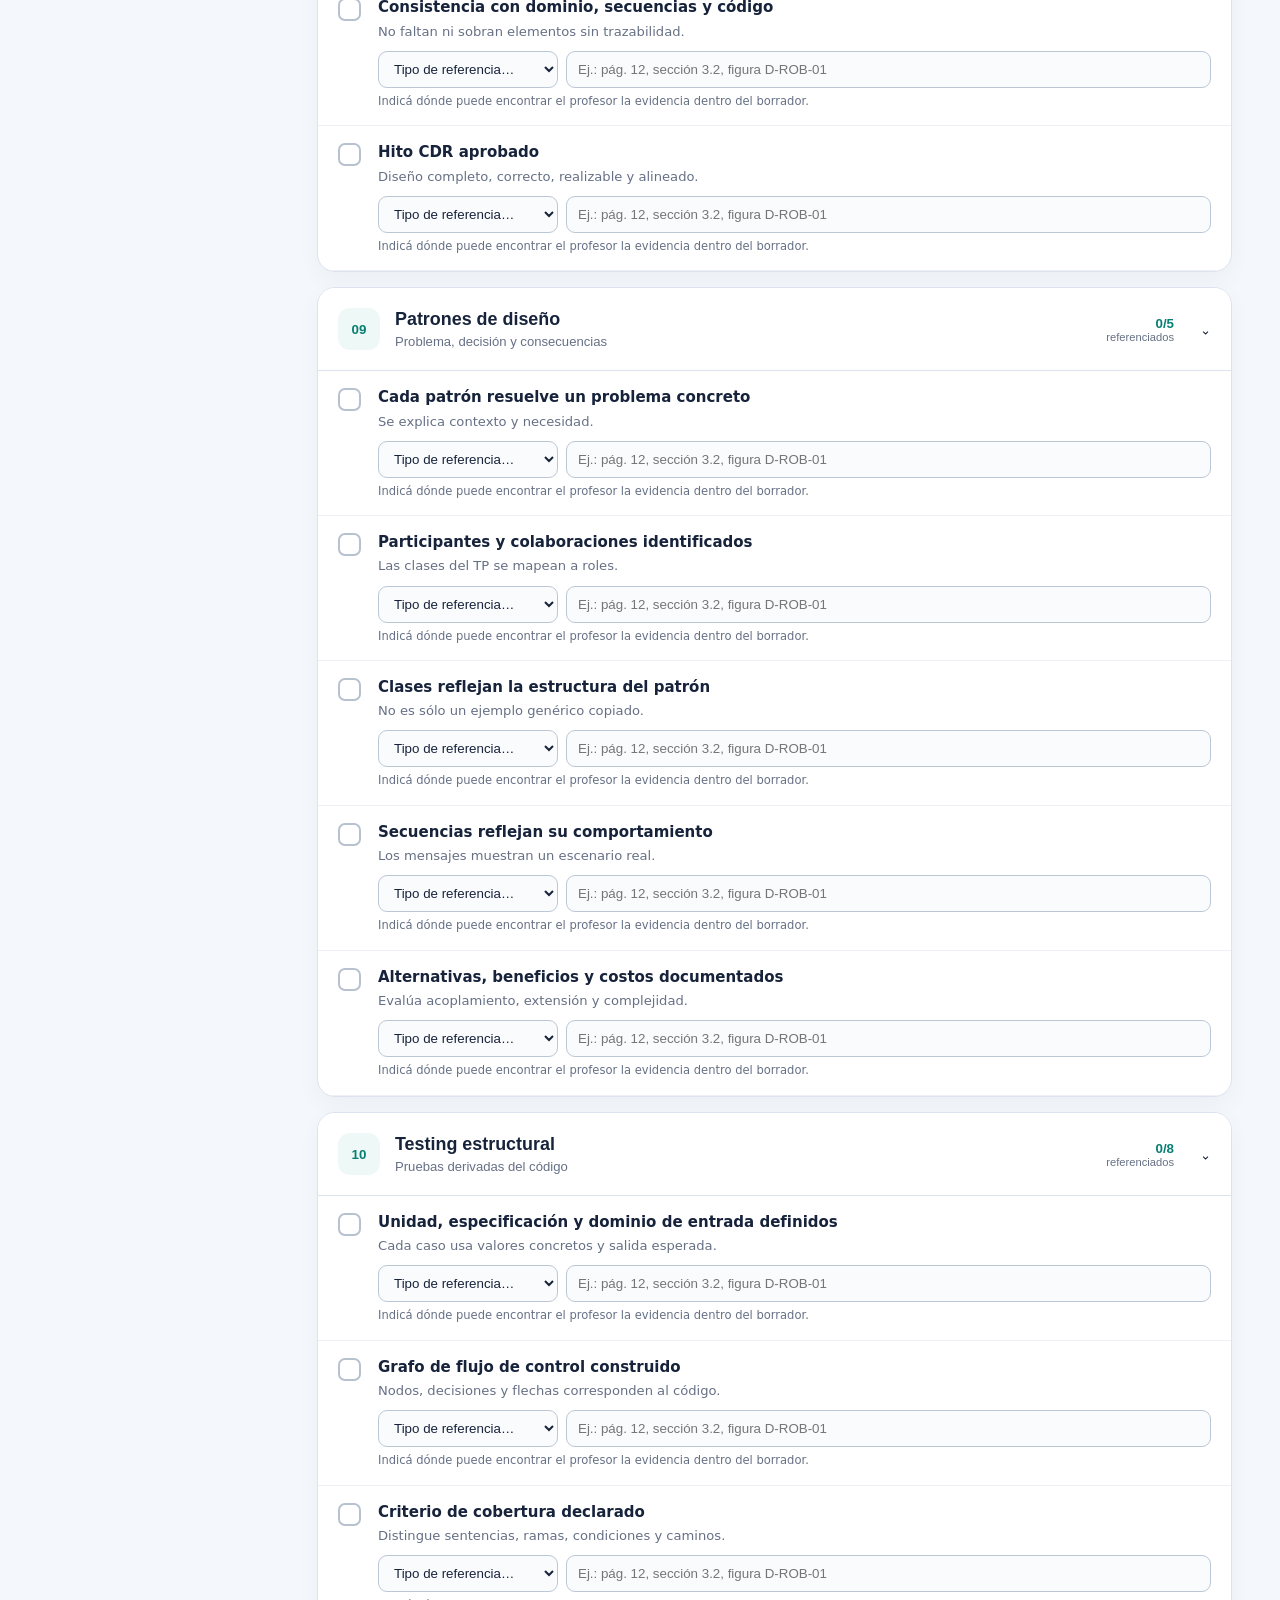
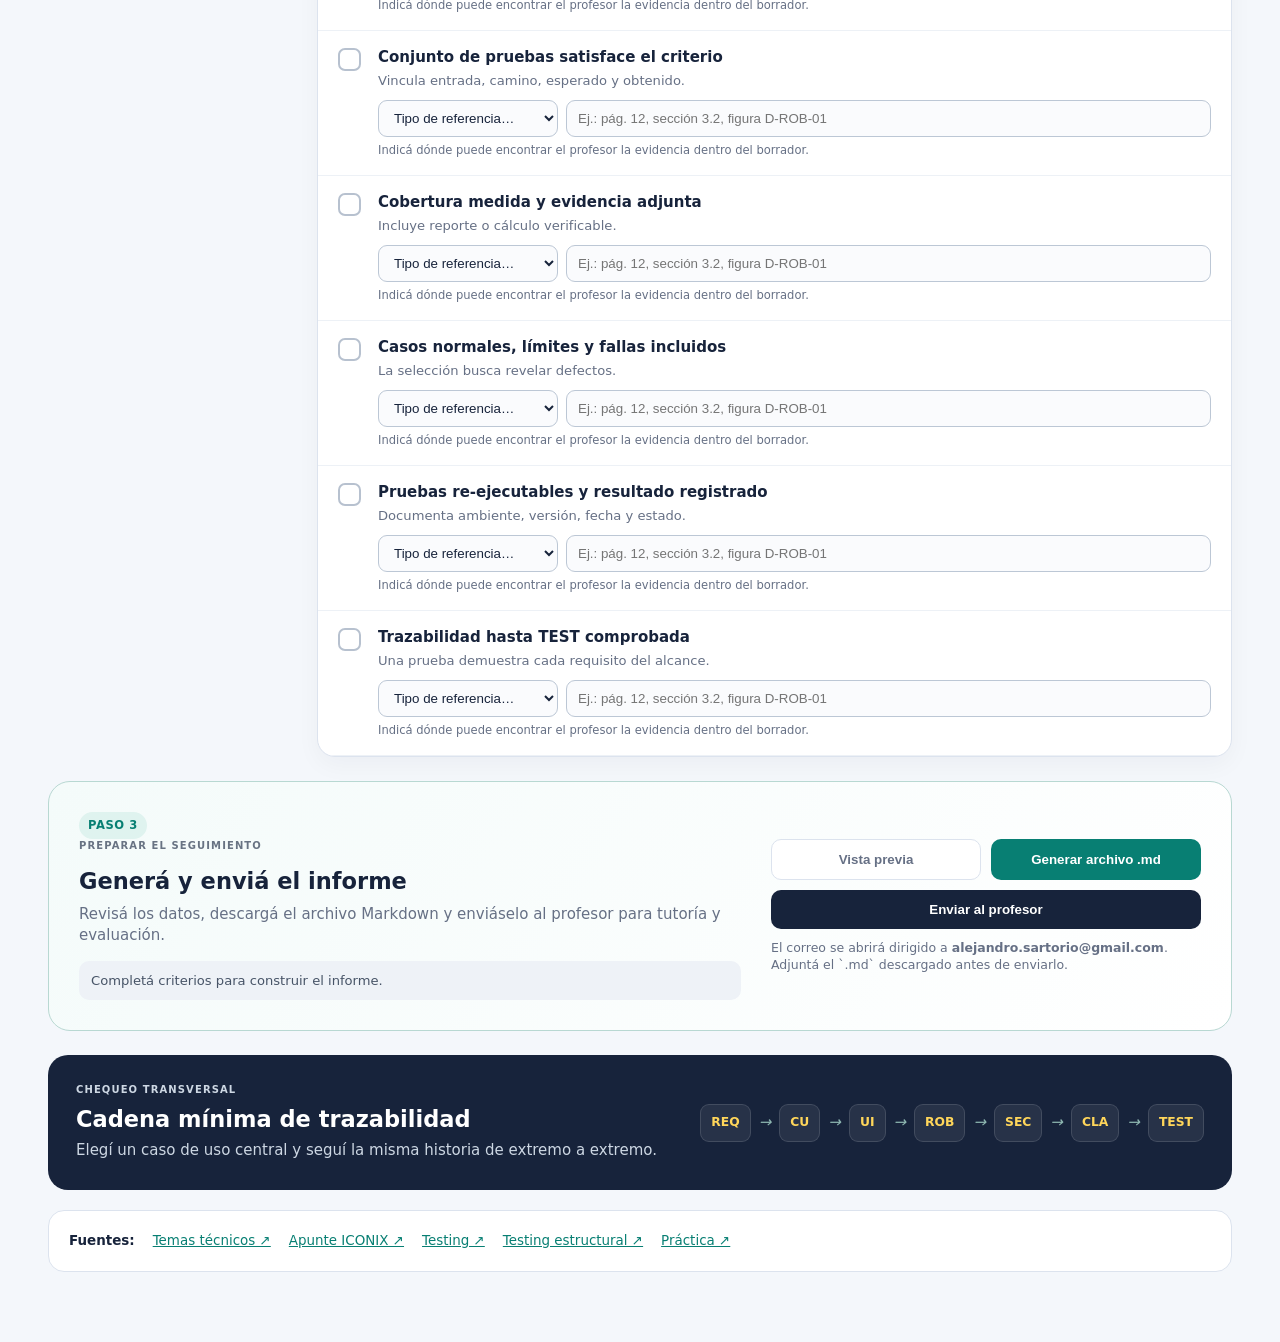
==== commit 19f0883a: "feat: generar informe markdown desde checklist Co-authored-by: wsf <alejandro.sartorio@gmail.com> Si" ====
--- a/prototipo/checklist.html
+++ b/prototipo/checklist.html
@@ -2,9 +2,12 @@
 <body class="checklist-body"><header class="topbar"><a class="brand" href="index.html"><span class="brand-mark">S</span><span><strong>SAP · TFI</strong><small>Laboratorio ICONIX</small></span></a><nav class="course lab-links"><a href="index.html">Prototipo</a><a href="ejercicios.html">Ejercicios</a><a href="guias.html">Guías</a><a class="active" href="checklist.html">Checklist</a></nav></header>
 <main class="checklist-shell">
  <section class="checklist-hero"><div><p class="eyebrow">Control de entrega</p><h1>¿Tu TP está completo y es trazable?</h1><p>Marcá cada criterio sólo cuando puedas señalar su evidencia. El progreso se guarda en este navegador.</p></div><div class="hero-score"><strong id="total-percent">0%</strong><span id="total-copy">0 de 0 criterios</span></div></section>
+ <section class="project-card" aria-labelledby="project-title"><div class="step-badge">Paso 1</div><div class="project-intro"><p class="eyebrow">Identificar la entrega</p><h2 id="project-title">Datos del trabajo</h2><p>Esta información encabezará el informe que recibirá el profesor.</p></div><div class="project-fields"><label>Alumno/a o equipo<input id="student-name" autocomplete="name" placeholder="Apellido, nombre o nombre del equipo"></label><label>Comisión<input id="course-group" placeholder="Ej.: SAP-TFI-2026 · Comisión A"></label><label class="wide">Link al documento borrador<input id="draft-link" type="url" inputmode="url" placeholder="https://docs.google.com/document/d/…"><small>Debe permitir al profesor abrir el documento.</small></label></div></section>
  <section class="quality-gates" aria-label="Hitos de revisión"><article><span>1</span><div><b>RRR</b><small>Requerimientos</small></div></article><i>→</i><article><span>2</span><div><b>PDR</b><small>Diseño preliminar</small></div></article><i>→</i><article><span>3</span><div><b>CDR</b><small>Diseño crítico</small></div></article><i>→</i><article><span>4</span><div><b>V&amp;V</b><small>Testing y evidencias</small></div></article></section>
  <section class="toolbar"><label class="search-box"><span>⌕</span><input id="search" type="search" placeholder="Buscar criterio o artefacto…"></label><div class="filters"><button class="active" data-filter="all">Todos</button><button data-filter="pending">Pendientes</button><button data-filter="done">Completos</button></div><button id="expand-all" class="quiet-button">Contraer todo</button><button id="reset-checklist" class="quiet-button danger">Reiniciar</button></section>
- <div class="checklist-layout"><aside class="section-index"><p class="eyebrow">Entregables</p><nav id="section-index"></nav><div class="evidence-key"><b>Regla de oro</b><p>Un tilde sin archivo, página, diagrama, prueba o enlace verificable no cuenta como evidencia.</p></div></aside><section id="checklist-sections" class="checklist-sections" aria-live="polite"></section></div>
+ <div class="checklist-layout"><aside class="section-index"><div class="step-badge">Paso 2</div><p class="eyebrow">Validar y referenciar</p><nav id="section-index"></nav><div class="evidence-key"><b>Regla de oro</b><p>Para completar un ítem indicá el tipo y la ubicación exacta de la evidencia dentro del borrador.</p></div></aside><section id="checklist-sections" class="checklist-sections" aria-live="polite"></section></div>
+ <section class="submission-card"><div class="submission-copy"><div class="step-badge">Paso 3</div><p class="eyebrow">Preparar el seguimiento</p><h2>Generá y enviá el informe</h2><p>Revisá los datos, descargá el archivo Markdown y enviáselo al profesor para tutoría y evaluación.</p><div id="readiness" class="readiness" role="status"></div></div><div class="submission-actions"><button id="preview-report" class="quiet-button">Vista previa</button><button id="download-report" class="primary-action">Generar archivo .md</button><button id="email-report" class="email-action">Enviar al profesor</button><small>El correo se abrirá dirigido a <b>alejandro.sartorio@gmail.com</b>. Adjuntá el `.md` descargado antes de enviarlo.</small></div></section>
+ <dialog id="report-dialog"><div class="dialog-head"><div><p class="eyebrow">Vista previa</p><h2>Informe de seguimiento</h2></div><button id="close-report" aria-label="Cerrar">×</button></div><pre id="report-preview"></pre></dialog>
  <section class="traceability-card"><div><p class="eyebrow">Chequeo transversal</p><h2>Cadena mínima de trazabilidad</h2><p>Elegí un caso de uso central y seguí la misma historia de extremo a extremo.</p></div><div class="trace-chain"><span>REQ</span><i>→</i><span>CU</span><i>→</i><span>UI</span><i>→</i><span>ROB</span><i>→</i><span>SEC</span><i>→</i><span>CLA</span><i>→</i><span>TEST</span></div></section>
  <footer class="checklist-sources"><b>Fuentes:</b><a href="https://docs.google.com/document/d/1oThnR9euP2YW4K94A3oAoE3pvHdeDyNShRdwWDY-Nmk/edit?usp=sharing" target="_blank" rel="noreferrer">Temas técnicos ↗</a><a href="https://docs.google.com/document/d/1_ZjiF3pUANt0-bm4V6Xph6hdJuHCnxbp/edit?usp=sharing" target="_blank" rel="noreferrer">Apunte ICONIX ↗</a><a href="https://www.fceia.unr.edu.ar/ingsoft/testing-intro-a.pdf" target="_blank" rel="noreferrer">Testing ↗</a><a href="https://www.fceia.unr.edu.ar/ingsoft/testing-estruct-a.pdf" target="_blank" rel="noreferrer">Testing estructural ↗</a><a href="https://www.fceia.unr.edu.ar/ingsoft/p-testing.pdf" target="_blank" rel="noreferrer">Práctica ↗</a></footer>
 </main><script src="checklist.js"></script></body></html>
--- a/prototipo/checklist.css
+++ b/prototipo/checklist.css
@@ -1 +1,2 @@
 :root{--ci:#17233b;--cm:#667085;--cl:#dce3ee;--ct:#087f73;--cs:#eef8f6;--cy:#ffd65a}.checklist-body{background:#f4f7fb;color:var(--ci);min-height:100vh}.checklist-shell{max-width:1240px;margin:auto;padding:46px 28px 70px}.checklist-hero{display:flex;justify-content:space-between;gap:32px;align-items:center;padding:38px 42px;color:#fff;border-radius:28px;background:linear-gradient(125deg,#14203a,#173b54 58%,#087f73 140%);box-shadow:0 20px 60px #15233b20}.checklist-hero h1{max-width:760px;margin:6px 0 12px;font-size:clamp(2rem,4vw,3.7rem);line-height:1.02;letter-spacing:-.045em}.checklist-hero p:not(.eyebrow){max-width:680px;margin:0;color:#d9e6ee}.hero-score{width:166px;aspect-ratio:1;flex:none;display:grid;place-content:center;text-align:center;border:1px solid #ffffff42;border-radius:50%;background:#ffffff10}.hero-score strong{font-size:2.45rem;line-height:1;color:var(--cy)}.hero-score span{font-size:.78rem;margin-top:8px;color:#d9e6ee}.quality-gates{display:flex;align-items:center;justify-content:center;gap:14px;margin:24px 0}.quality-gates article{display:flex;align-items:center;gap:10px;min-width:170px;padding:13px 15px;border:1px solid var(--cl);border-radius:14px;background:#fff}.quality-gates article>span{display:grid;place-content:center;width:30px;height:30px;border-radius:9px;background:var(--cs);color:var(--ct);font-weight:800}.quality-gates b,.quality-gates small{display:block}.quality-gates small{color:var(--cm);font-size:.7rem}.quality-gates>i{color:#98a2b3}.toolbar{position:sticky;z-index:5;top:0;display:flex;gap:10px;align-items:center;padding:14px;margin-bottom:22px;border:1px solid var(--cl);border-radius:16px;background:#ffffffed;backdrop-filter:blur(12px)}.search-box{display:flex;align-items:center;gap:8px;flex:1;padding:0 13px;border:1px solid var(--cl);border-radius:10px;background:#fff}.search-box input{width:100%;padding:10px 0;border:0;outline:0;background:transparent}.filters{display:flex;padding:3px;background:#eef2f7;border-radius:10px}.filters button,.quiet-button{border:0;border-radius:8px;padding:9px 12px;background:transparent;color:var(--cm);cursor:pointer}.filters button.active{background:#fff;color:var(--ci);box-shadow:0 2px 8px #15233b14}.quiet-button{border:1px solid var(--cl);background:#fff}.danger{color:#b42318}.checklist-layout{display:grid;grid-template-columns:245px minmax(0,1fr);gap:24px;align-items:start}.section-index{position:sticky;top:86px;padding:20px;border:1px solid var(--cl);border-radius:18px;background:#fff}.section-index nav{display:grid;gap:4px;margin-top:10px}.section-index a{display:flex;justify-content:space-between;padding:9px 10px;border-radius:9px;color:var(--cm);font-size:.86rem;text-decoration:none}.section-index a:hover{background:#f2f6fa}.count{color:var(--ct)}.evidence-key{margin-top:16px;padding:14px;border-radius:12px;background:#fff8df;font-size:.8rem}.evidence-key p{margin:5px 0 0;color:#695b2d;line-height:1.4}.checklist-sections{display:grid;gap:15px}.check-section{overflow:hidden;border:1px solid var(--cl);border-radius:18px;background:#fff;box-shadow:0 8px 24px #17233b0a}.check-section[hidden]{display:none}.section-head{width:100%;display:grid;grid-template-columns:44px 1fr auto 24px;gap:13px;align-items:center;padding:20px;border:0;background:#fff;text-align:left;cursor:pointer;color:var(--ci)}.section-number{display:grid;place-content:center;width:42px;height:42px;border-radius:12px;background:var(--cs);color:var(--ct);font-weight:850}.section-head h2{margin:0;font-size:1.12rem}.section-head p{margin:4px 0 0;color:var(--cm);font-size:.82rem}.section-progress{text-align:right}.section-progress b,.section-progress small{display:block}.section-progress b{color:var(--ct)}.section-progress small{color:var(--cm);font-size:.7rem}.chevron{transition:.2s}.check-section.open .chevron{transform:rotate(180deg)}.section-body{display:none;border-top:1px solid var(--cl)}.check-section.open .section-body{display:block}.check-item{display:grid;grid-template-columns:28px minmax(0,1fr);gap:12px;padding:16px 20px;border-bottom:1px solid #edf1f6}.check-item[hidden]{display:none}.check-item input[type=checkbox]{appearance:none;width:23px;height:23px;margin:1px 0;border:2px solid #b7c1cf;border-radius:7px;cursor:pointer}.check-item input[type=checkbox]:checked{border-color:var(--ct);background:var(--ct) url("data:image/svg+xml,%3Csvg xmlns='http://www.w3.org/2000/svg' viewBox='0 0 24 24'%3E%3Cpath fill='none' stroke='white' stroke-width='3' d='m5 12 4 4 10-10'/%3E%3C/svg%3E") center/17px}.item-copy label{display:block;font-weight:680;line-height:1.35;cursor:pointer}.item-copy p{margin:4px 0;color:var(--cm);font-size:.82rem;line-height:1.45}.evidence-input{width:100%;box-sizing:border-box;margin-top:7px;padding:9px 11px;border:1px dashed #bcc7d5;border-radius:9px;background:#fafbfd}.check-item.done{background:#f7fbfa}.check-item.done label{text-decoration:line-through;color:#5d736f}.empty-state{padding:36px;text-align:center;color:var(--cm)}.traceability-card{display:flex;justify-content:space-between;align-items:center;gap:30px;margin-top:24px;padding:28px;border-radius:20px;background:#17233b;color:#fff}.traceability-card h2{margin:5px 0}.traceability-card p{margin:0;color:#cdd7e3}.trace-chain{display:flex;align-items:center;gap:8px;flex-wrap:wrap;justify-content:center}.trace-chain span{padding:9px 10px;border-radius:9px;background:#ffffff12;border:1px solid #ffffff20;color:var(--cy);font-weight:800;font-size:.77rem}.trace-chain i{color:#8db6b0}.checklist-sources{display:flex;flex-wrap:wrap;gap:12px 18px;margin-top:20px;padding:20px;border:1px solid var(--cl);border-radius:16px;background:#fff;font-size:.84rem}.checklist-sources a{color:var(--ct)}@media(max-width:900px){.quality-gates{display:grid;grid-template-columns:1fr 1fr}.quality-gates>i{display:none}.checklist-layout{grid-template-columns:1fr}.section-index{position:static}.section-index nav{grid-template-columns:1fr 1fr}.toolbar{flex-wrap:wrap}.search-box{flex-basis:100%}.traceability-card{display:block}.trace-chain{margin-top:20px}}@media(max-width:620px){.checklist-shell{padding:24px 14px}.checklist-hero{display:block;padding:28px 22px}.hero-score{width:auto;aspect-ratio:auto;margin-top:24px;padding:18px;border-radius:16px}.quality-gates,.section-index nav{grid-template-columns:1fr}.section-head{grid-template-columns:38px 1fr 20px;padding:16px}.section-progress{display:none}.trace-chain i{display:none}}
+.step-badge{display:inline-block;padding:5px 9px;border-radius:999px;background:#dff3ef;color:var(--ct);font-size:.72rem;font-weight:850;text-transform:uppercase;letter-spacing:.05em}.project-card{display:grid;grid-template-columns:auto 260px 1fr;gap:20px;align-items:start;margin:24px 0;padding:24px;border:1px solid var(--cl);border-radius:20px;background:#fff}.project-intro h2,.submission-card h2{margin:4px 0 6px}.project-intro p:not(.eyebrow),.submission-card p:not(.eyebrow){margin:0;color:var(--cm);line-height:1.45}.project-fields{display:grid;grid-template-columns:1fr 1fr;gap:13px}.project-fields label{font-size:.78rem;font-weight:750;color:#475467}.project-fields label.wide{grid-column:1/-1}.project-fields input{width:100%;box-sizing:border-box;margin-top:6px;padding:11px 12px;border:1px solid #bfc9d7;border-radius:9px;color:var(--ci)}.project-fields small{display:block;margin-top:5px;color:var(--cm);font-weight:400}.evidence-fields{display:grid;grid-template-columns:180px 1fr;gap:8px;margin-top:10px}.evidence-type,.evidence-location{width:100%;box-sizing:border-box;padding:9px 11px;border:1px solid #bcc7d5;border-radius:9px;background:#fafbfd;color:var(--ci)}.check-item.invalid{background:#fff7f5}.check-item.invalid .evidence-type,.check-item.invalid .evidence-location{border-color:#e0796f}.reference-help{display:block;margin-top:5px;color:var(--cm);font-size:.72rem}.submission-card{display:grid;grid-template-columns:1fr 430px;gap:30px;align-items:center;margin-top:24px;padding:30px;border:1px solid #b8d8d2;border-radius:22px;background:linear-gradient(125deg,#f4fbfa,#fff)}.submission-actions{display:grid;grid-template-columns:1fr 1fr;gap:10px}.submission-actions button{padding:12px;border-radius:10px;cursor:pointer;font-weight:750}.primary-action{border:0;background:var(--ct);color:#fff}.email-action{grid-column:1/-1;border:0;background:var(--ci);color:#fff}.submission-actions small{grid-column:1/-1;color:var(--cm);line-height:1.4}.readiness{margin-top:14px;padding:10px 12px;border-radius:10px;background:#eef2f7;color:#475467;font-size:.82rem}.readiness.ready{background:#e8f7f1;color:#08734f}.readiness.warning{background:#fff3e8;color:#9a3412}#report-dialog{width:min(860px,90vw);max-height:82vh;padding:0;border:0;border-radius:18px;box-shadow:0 30px 90px #1018284d}#report-dialog::backdrop{background:#10182899}.dialog-head{display:flex;justify-content:space-between;align-items:center;padding:20px 24px;border-bottom:1px solid var(--cl)}.dialog-head h2{margin:3px 0}.dialog-head button{border:0;background:transparent;font-size:1.8rem;cursor:pointer}#report-preview{max-height:62vh;margin:0;padding:24px;overflow:auto;white-space:pre-wrap;font:13px/1.55 ui-monospace,monospace;background:#f8fafc;color:#344054}@media(max-width:900px){.project-card{grid-template-columns:auto 1fr}.project-fields{grid-column:1/-1}.submission-card{grid-template-columns:1fr}}@media(max-width:620px){.project-card{grid-template-columns:1fr}.project-fields{grid-template-columns:1fr}.project-fields label.wide{grid-column:auto}.evidence-fields,.submission-actions{grid-template-columns:1fr}.email-action{grid-column:auto}}
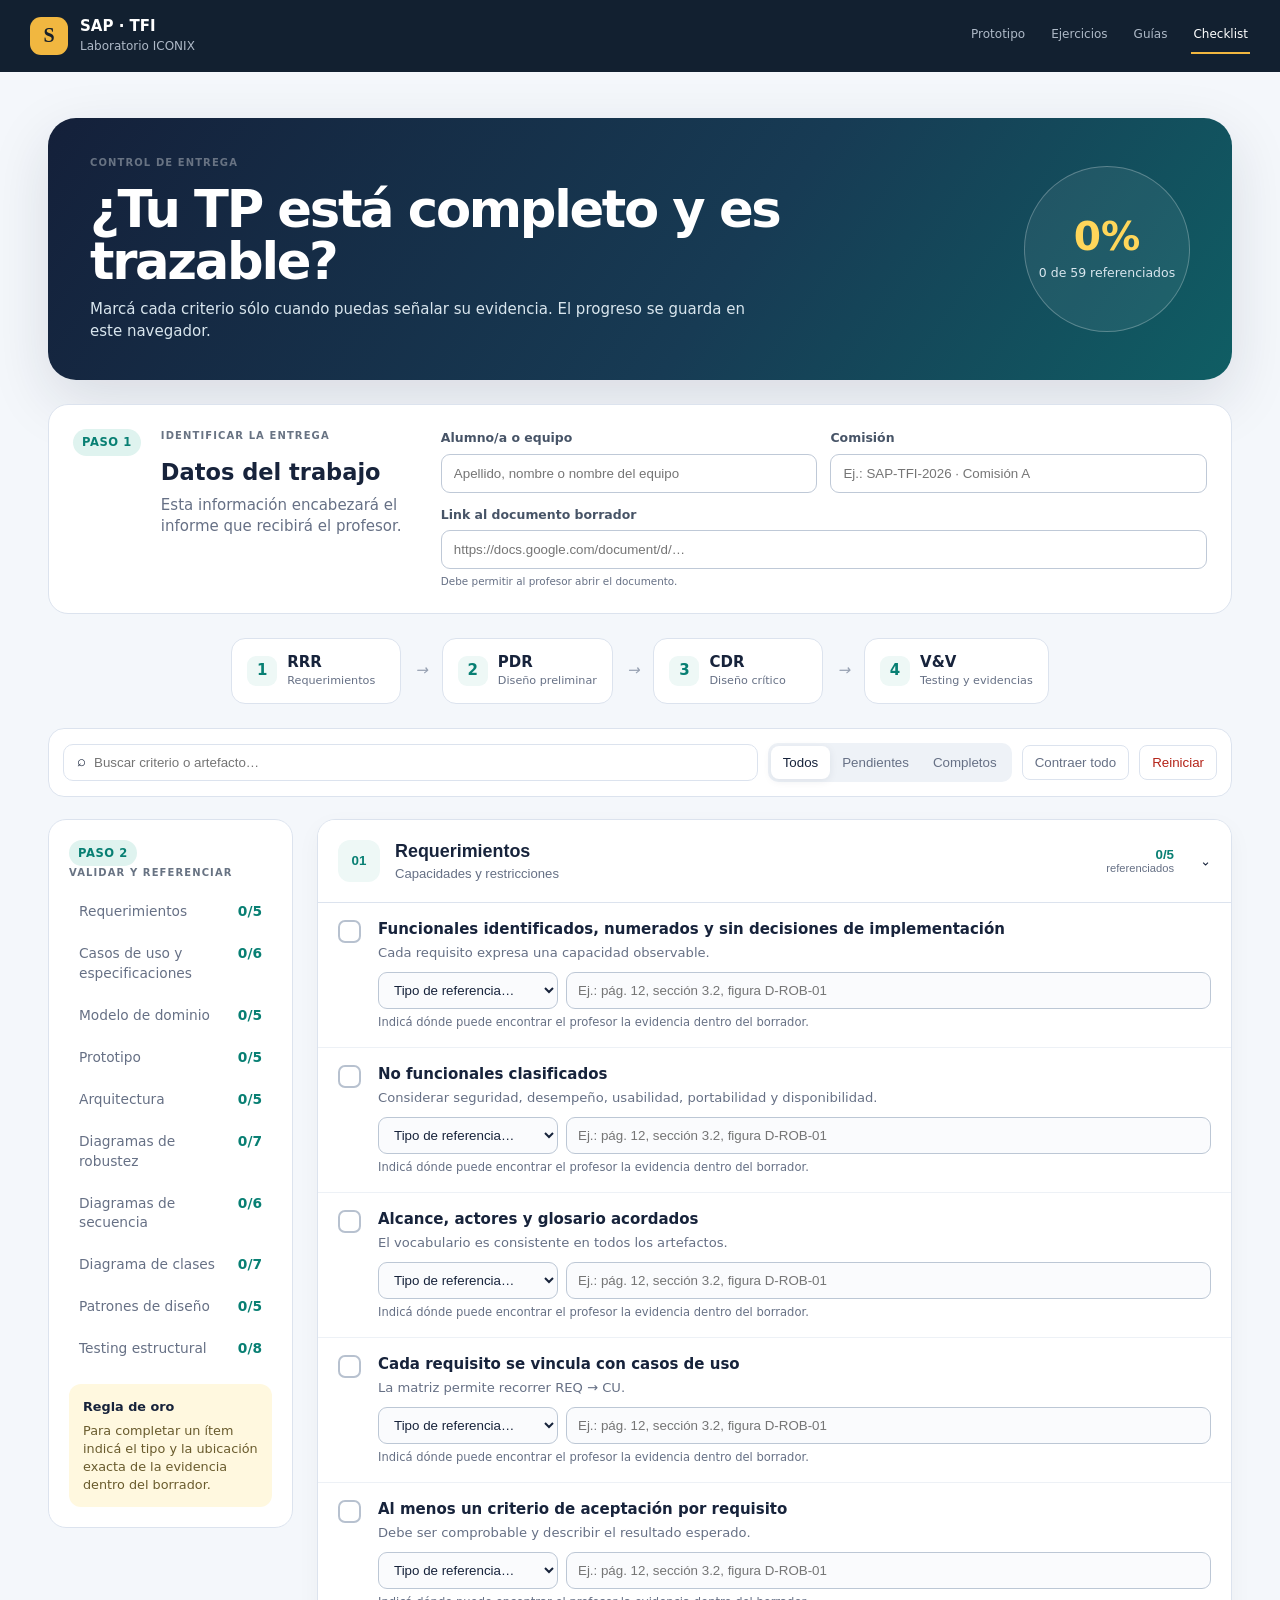
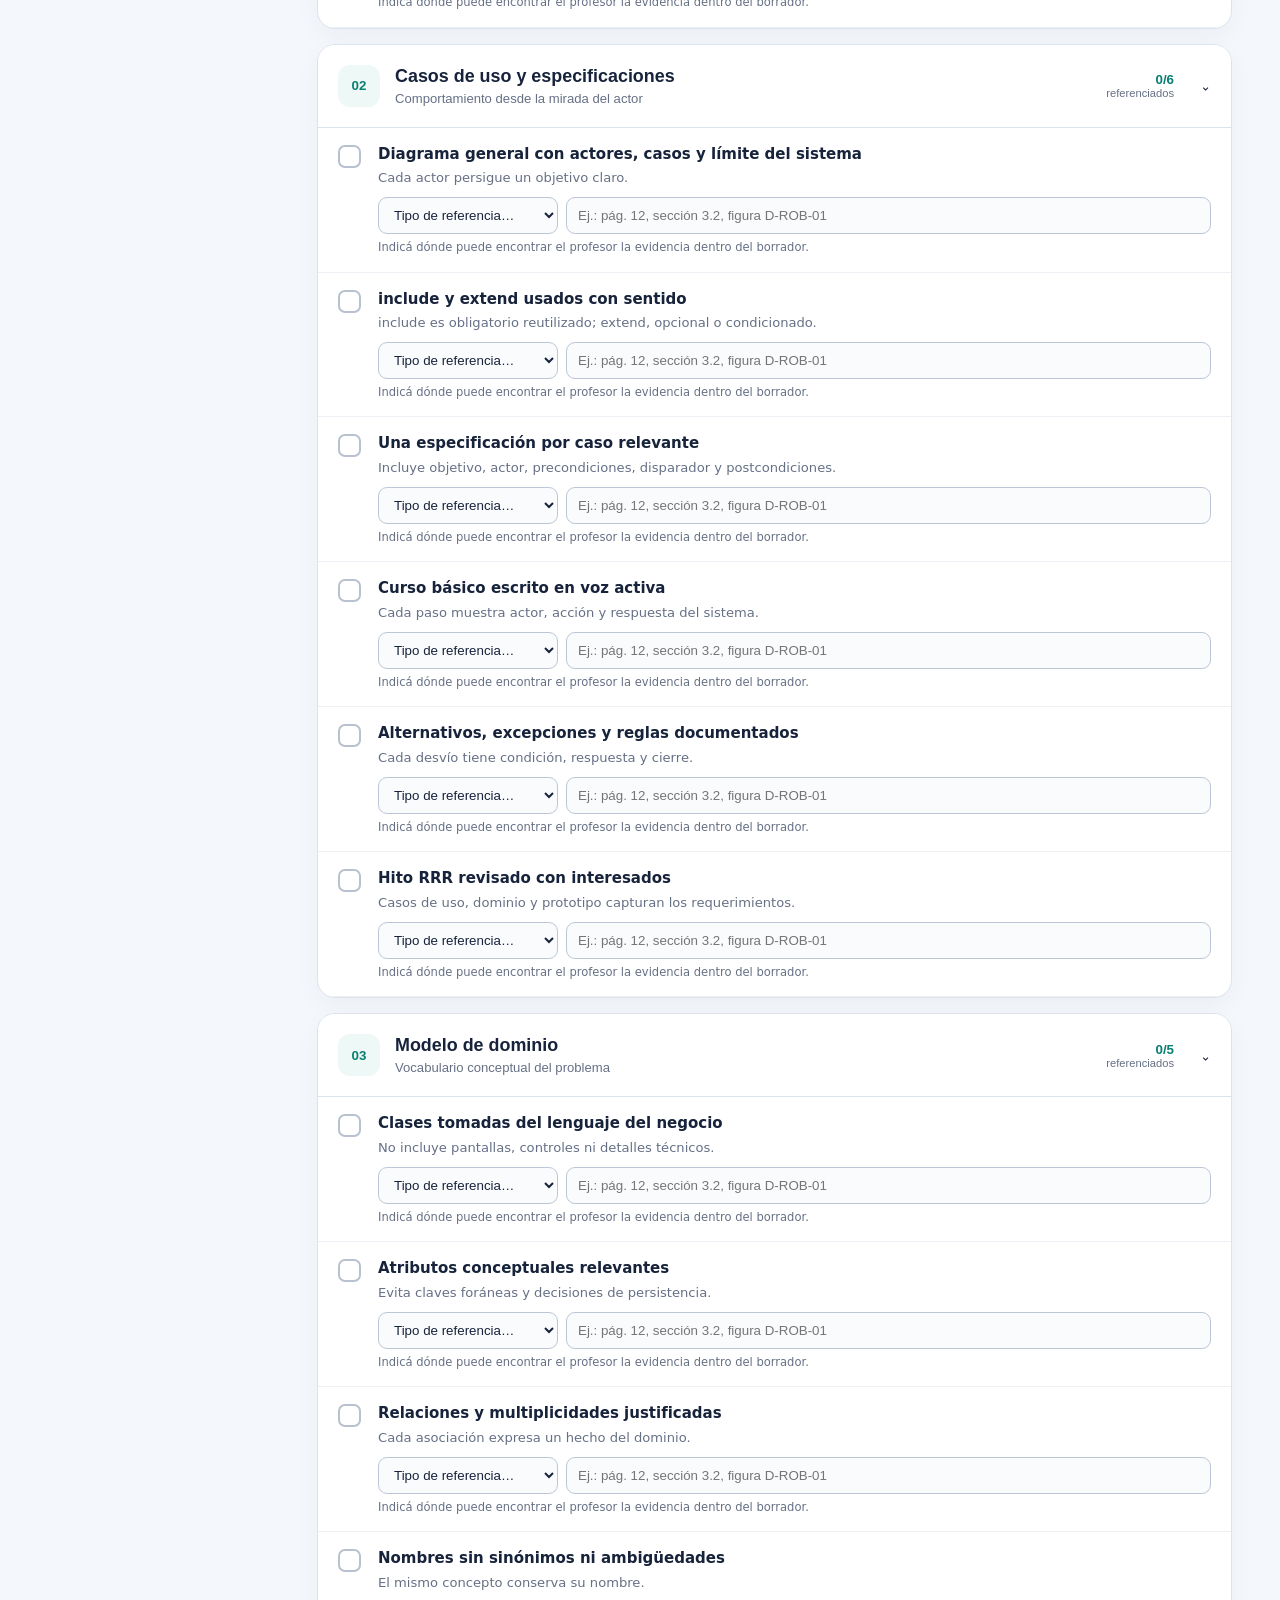
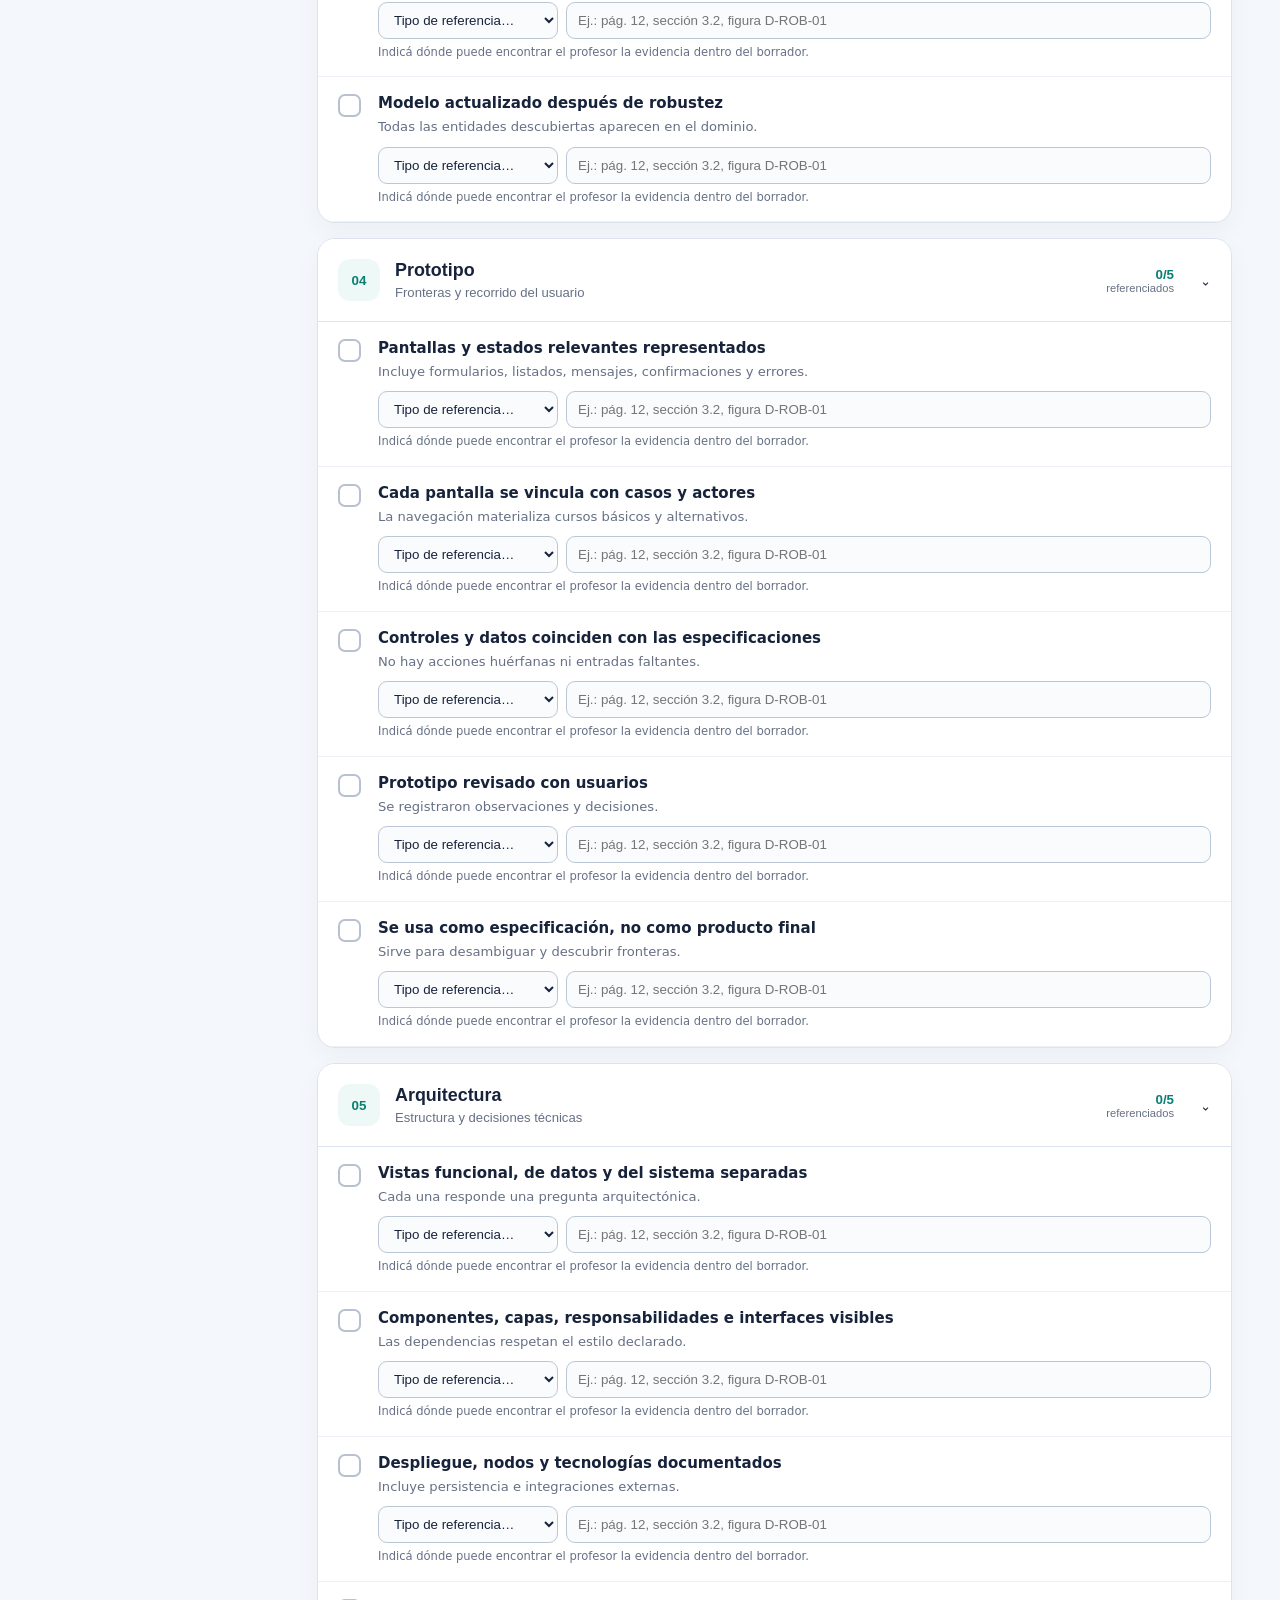
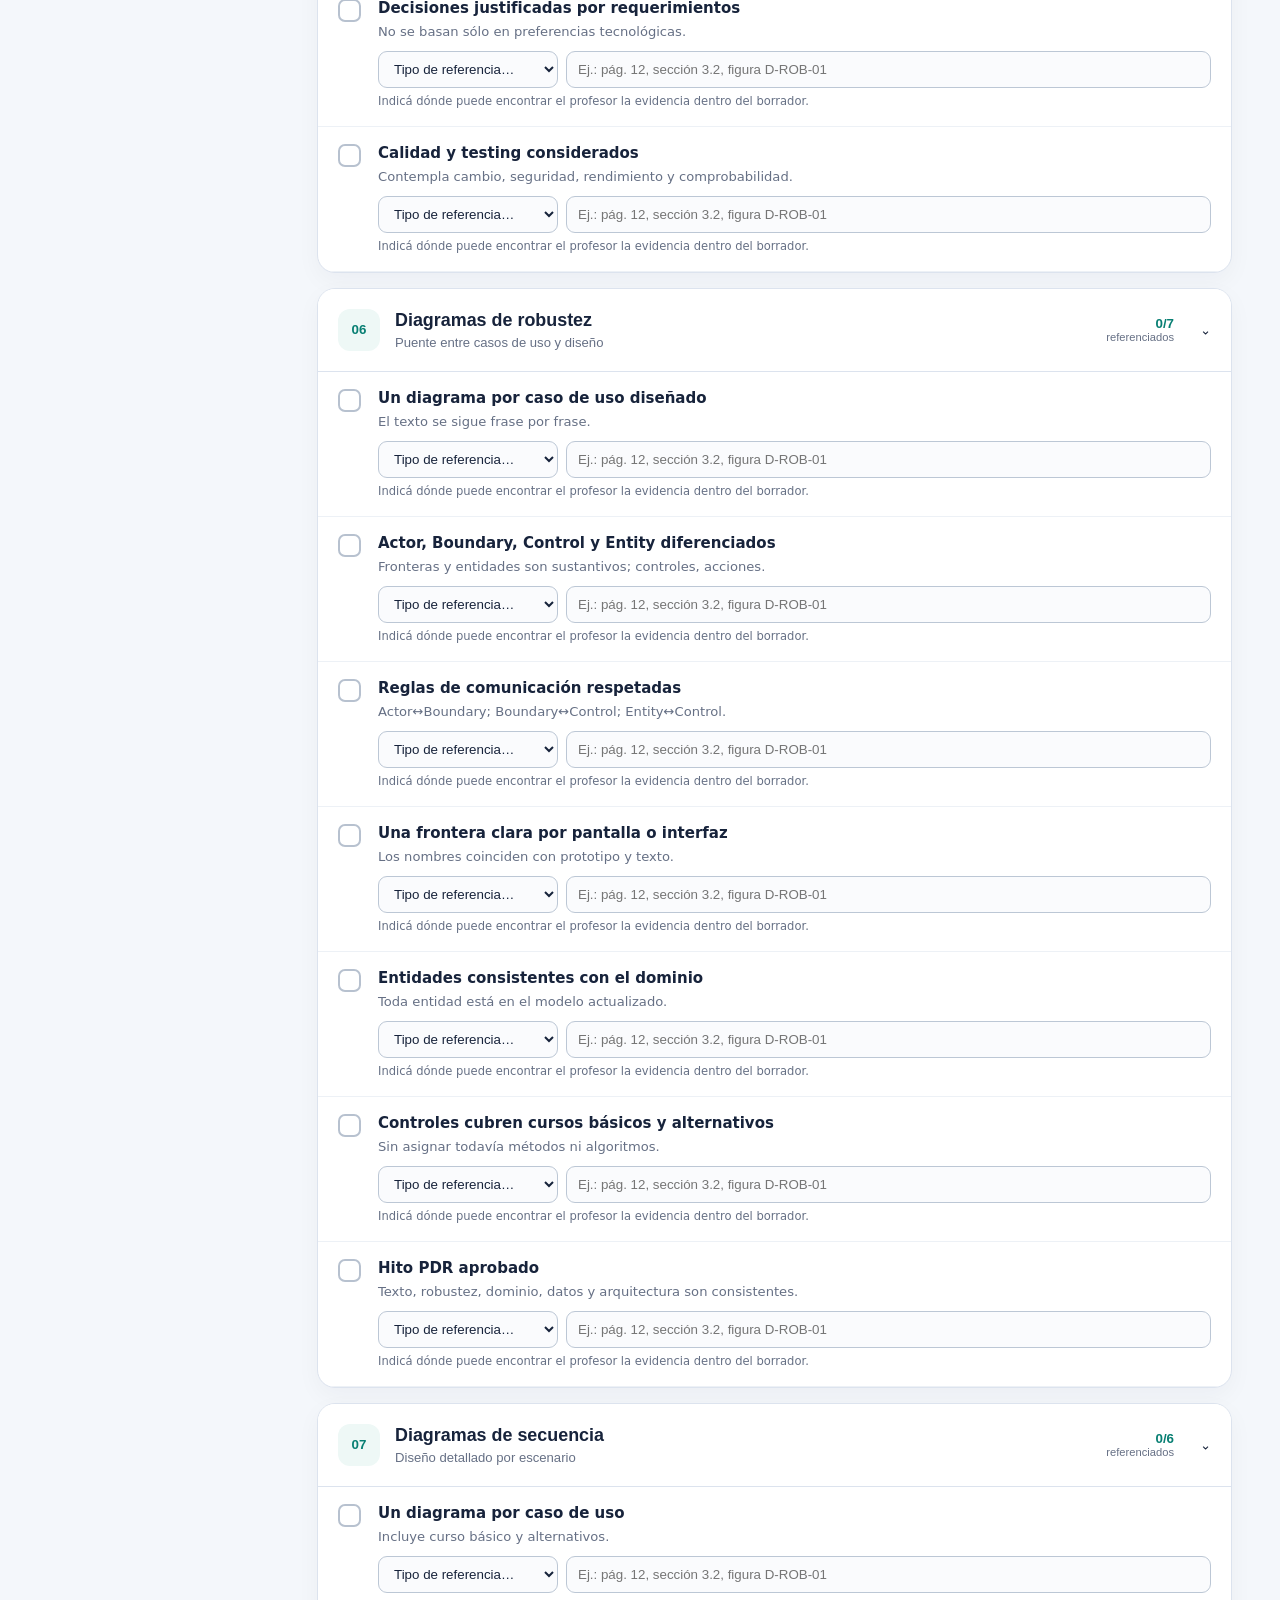
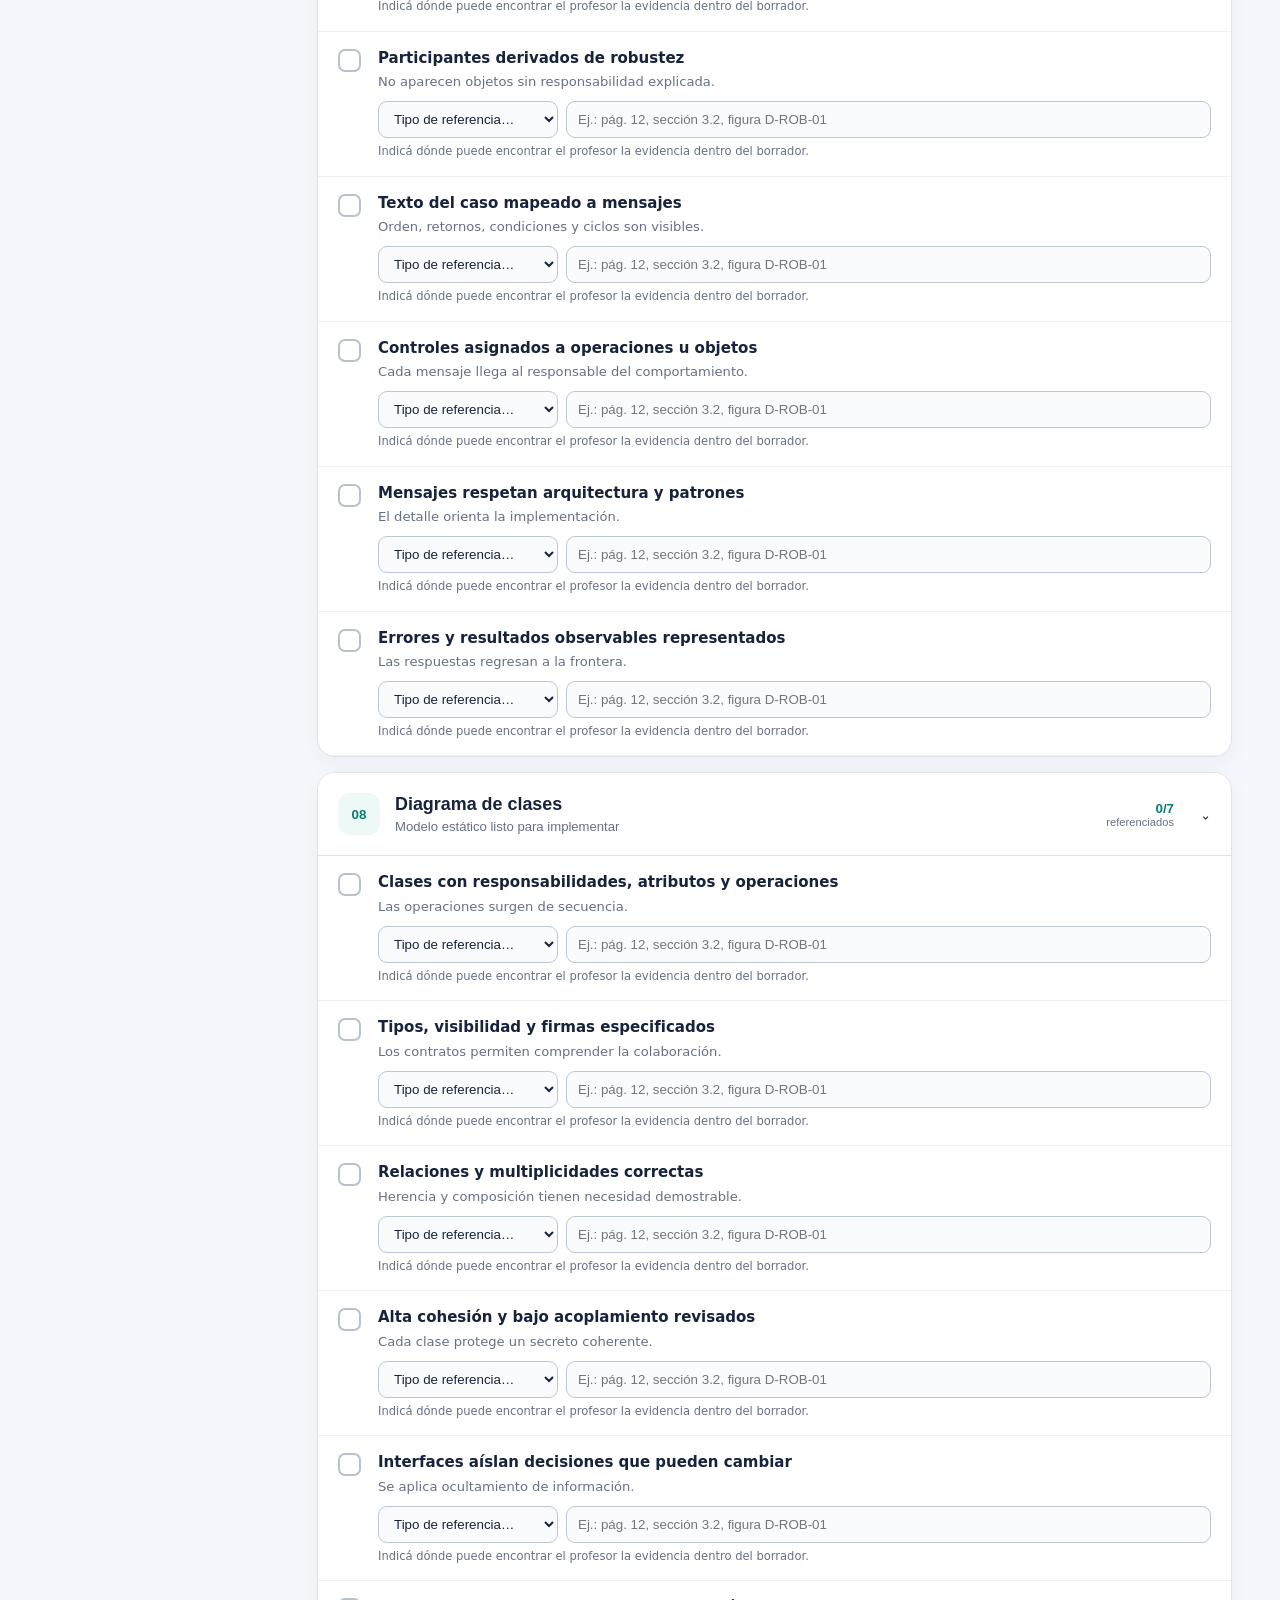
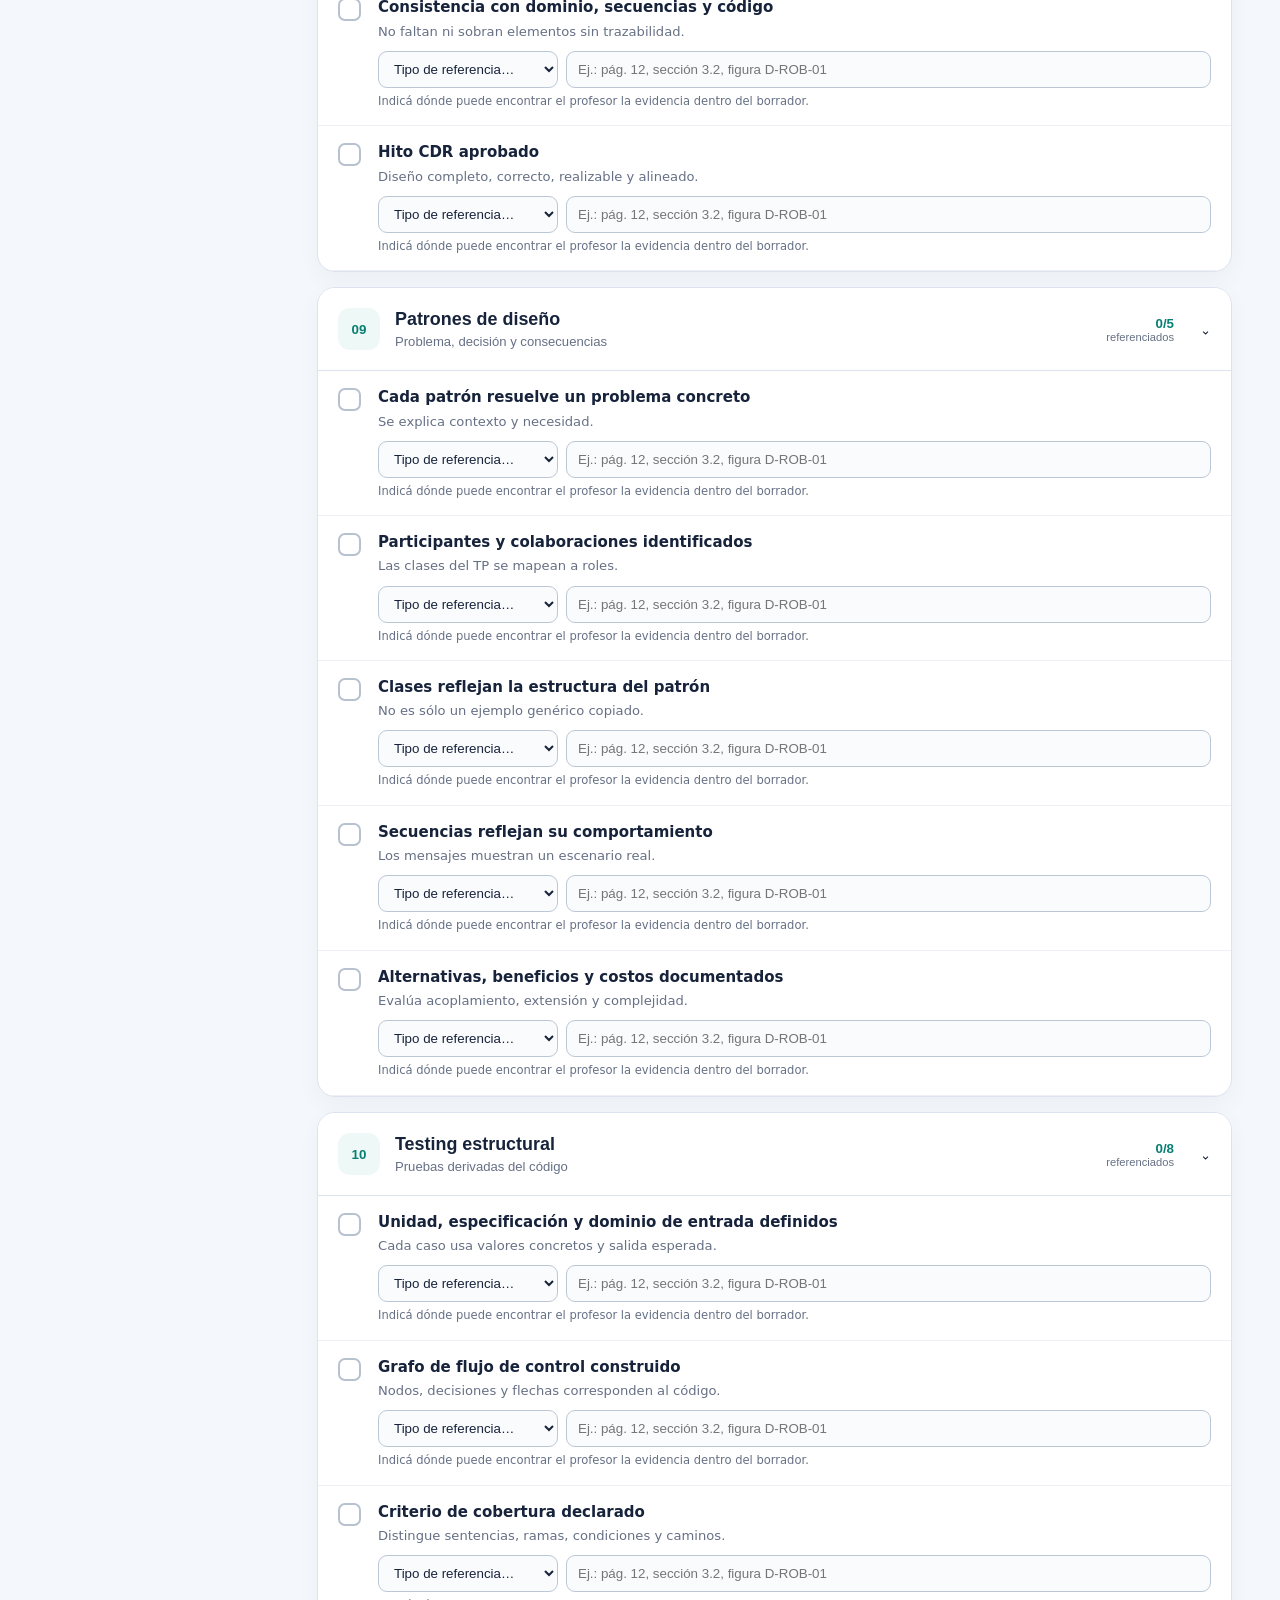
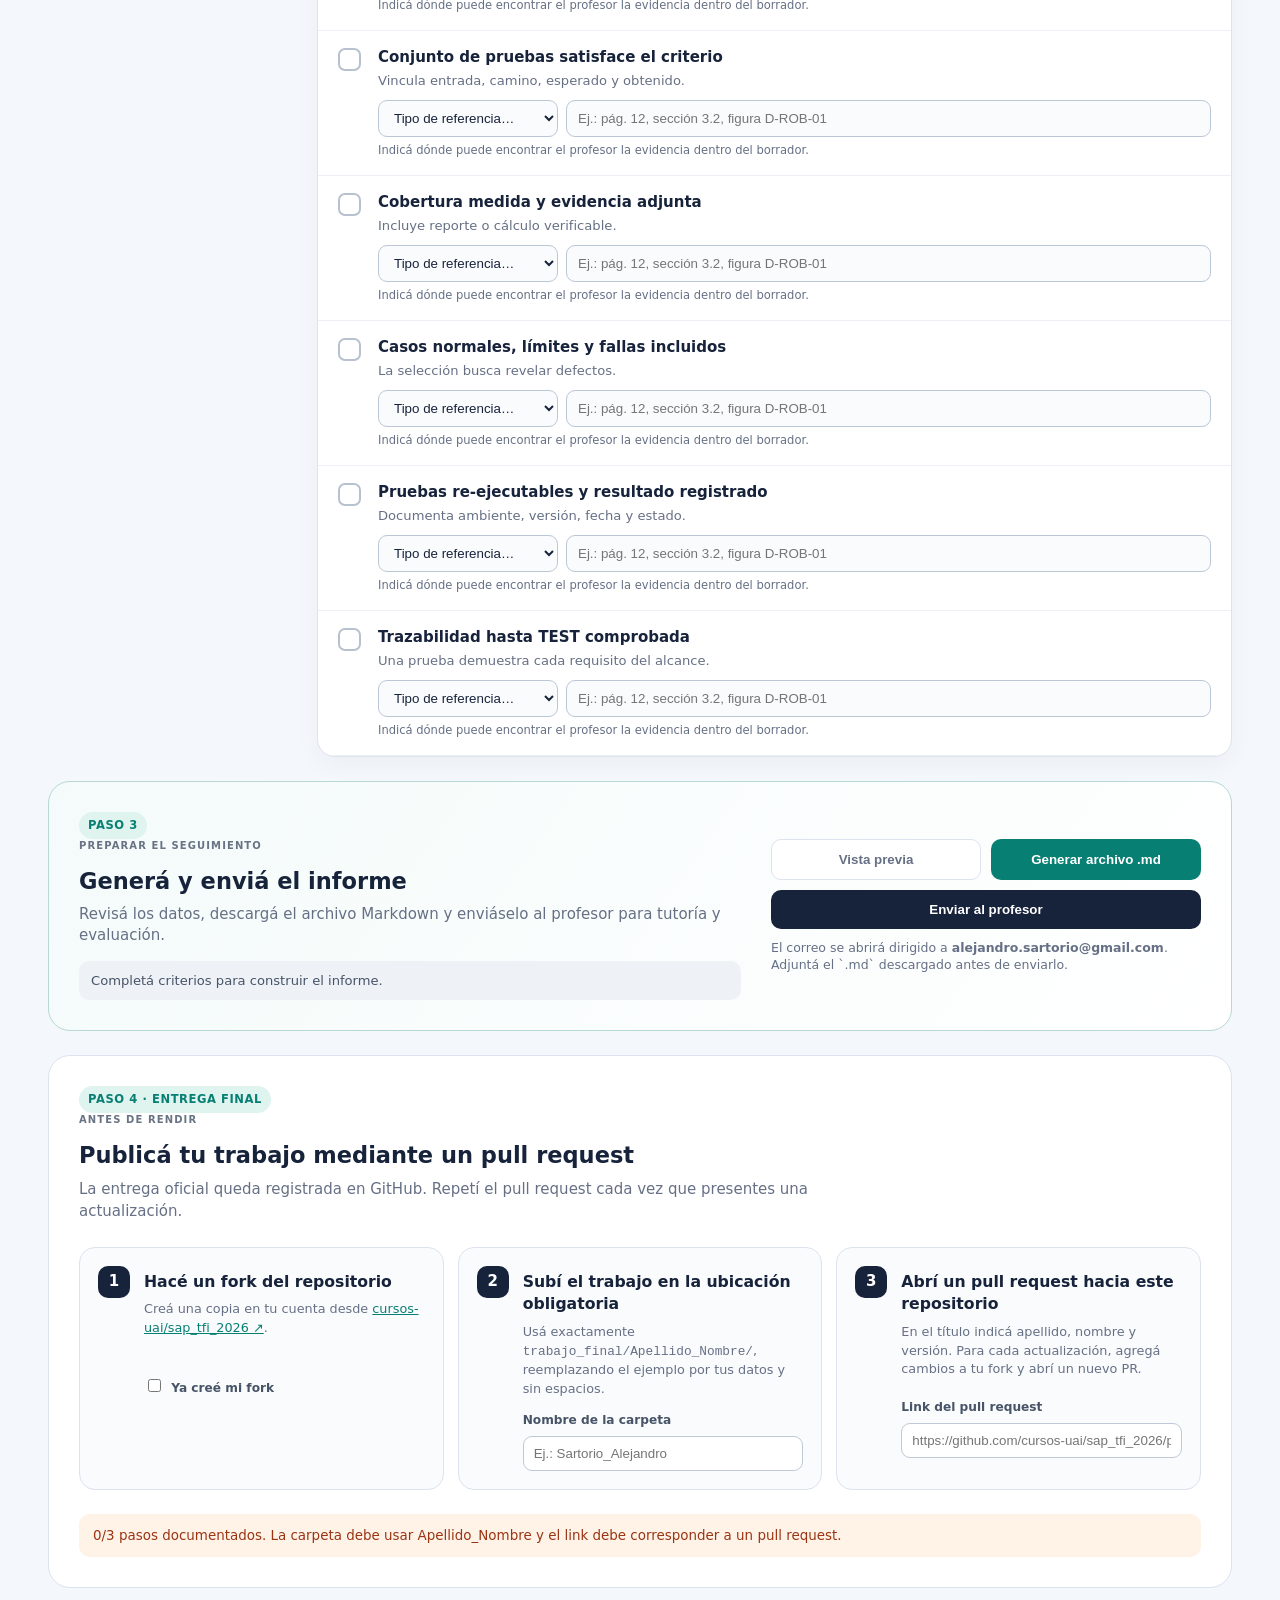
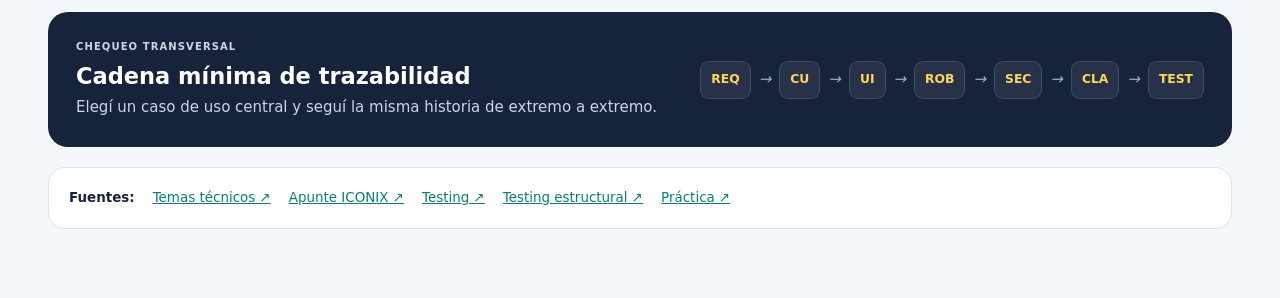
==== commit 4aa1374d: "feat: documentar proceso de entrega final Co-authored-by: wsf <alejandro.sartorio@gmail.com> Signed-" ====
--- a/prototipo/checklist.html
+++ b/prototipo/checklist.html
@@ -7,6 +7,7 @@
  <section class="toolbar"><label class="search-box"><span>⌕</span><input id="search" type="search" placeholder="Buscar criterio o artefacto…"></label><div class="filters"><button class="active" data-filter="all">Todos</button><button data-filter="pending">Pendientes</button><button data-filter="done">Completos</button></div><button id="expand-all" class="quiet-button">Contraer todo</button><button id="reset-checklist" class="quiet-button danger">Reiniciar</button></section>
  <div class="checklist-layout"><aside class="section-index"><div class="step-badge">Paso 2</div><p class="eyebrow">Validar y referenciar</p><nav id="section-index"></nav><div class="evidence-key"><b>Regla de oro</b><p>Para completar un ítem indicá el tipo y la ubicación exacta de la evidencia dentro del borrador.</p></div></aside><section id="checklist-sections" class="checklist-sections" aria-live="polite"></section></div>
  <section class="submission-card"><div class="submission-copy"><div class="step-badge">Paso 3</div><p class="eyebrow">Preparar el seguimiento</p><h2>Generá y enviá el informe</h2><p>Revisá los datos, descargá el archivo Markdown y enviáselo al profesor para tutoría y evaluación.</p><div id="readiness" class="readiness" role="status"></div></div><div class="submission-actions"><button id="preview-report" class="quiet-button">Vista previa</button><button id="download-report" class="primary-action">Generar archivo .md</button><button id="email-report" class="email-action">Enviar al profesor</button><small>El correo se abrirá dirigido a <b>alejandro.sartorio@gmail.com</b>. Adjuntá el `.md` descargado antes de enviarlo.</small></div></section>
+ <section class="final-delivery" aria-labelledby="delivery-title"><header><div class="step-badge">Paso 4 · Entrega final</div><p class="eyebrow">Antes de rendir</p><h2 id="delivery-title">Publicá tu trabajo mediante un pull request</h2><p>La entrega oficial queda registrada en GitHub. Repetí el pull request cada vez que presentes una actualización.</p></header><ol class="delivery-steps"><li><span>1</span><div><h3>Hacé un fork del repositorio</h3><p>Creá una copia en tu cuenta desde <a href="https://github.com/cursos-uai/sap_tfi_2026/fork" target="_blank" rel="noreferrer">cursos-uai/sap_tfi_2026 ↗</a>.</p><label><input id="delivery-fork" type="checkbox"> Ya creé mi fork</label></div></li><li><span>2</span><div><h3>Subí el trabajo en la ubicación obligatoria</h3><p>Usá exactamente <code>trabajo_final/Apellido_Nombre/</code>, reemplazando el ejemplo por tus datos y sin espacios.</p><label>Nombre de la carpeta<input id="delivery-folder" placeholder="Ej.: Sartorio_Alejandro"></label></div></li><li><span>3</span><div><h3>Abrí un pull request hacia este repositorio</h3><p>En el título indicá apellido, nombre y versión. Para cada actualización, agregá cambios a tu fork y abrí un nuevo PR.</p><label>Link del pull request<input id="delivery-pr" type="url" placeholder="https://github.com/cursos-uai/sap_tfi_2026/pull/…"></label></div></li></ol><div id="delivery-status" class="delivery-status" role="status"></div></section>
  <dialog id="report-dialog"><div class="dialog-head"><div><p class="eyebrow">Vista previa</p><h2>Informe de seguimiento</h2></div><button id="close-report" aria-label="Cerrar">×</button></div><pre id="report-preview"></pre></dialog>
  <section class="traceability-card"><div><p class="eyebrow">Chequeo transversal</p><h2>Cadena mínima de trazabilidad</h2><p>Elegí un caso de uso central y seguí la misma historia de extremo a extremo.</p></div><div class="trace-chain"><span>REQ</span><i>→</i><span>CU</span><i>→</i><span>UI</span><i>→</i><span>ROB</span><i>→</i><span>SEC</span><i>→</i><span>CLA</span><i>→</i><span>TEST</span></div></section>
  <footer class="checklist-sources"><b>Fuentes:</b><a href="https://docs.google.com/document/d/1oThnR9euP2YW4K94A3oAoE3pvHdeDyNShRdwWDY-Nmk/edit?usp=sharing" target="_blank" rel="noreferrer">Temas técnicos ↗</a><a href="https://docs.google.com/document/d/1_ZjiF3pUANt0-bm4V6Xph6hdJuHCnxbp/edit?usp=sharing" target="_blank" rel="noreferrer">Apunte ICONIX ↗</a><a href="https://www.fceia.unr.edu.ar/ingsoft/testing-intro-a.pdf" target="_blank" rel="noreferrer">Testing ↗</a><a href="https://www.fceia.unr.edu.ar/ingsoft/testing-estruct-a.pdf" target="_blank" rel="noreferrer">Testing estructural ↗</a><a href="https://www.fceia.unr.edu.ar/ingsoft/p-testing.pdf" target="_blank" rel="noreferrer">Práctica ↗</a></footer>
--- a/prototipo/checklist.css
+++ b/prototipo/checklist.css
@@ -1,2 +1,3 @@
 :root{--ci:#17233b;--cm:#667085;--cl:#dce3ee;--ct:#087f73;--cs:#eef8f6;--cy:#ffd65a}.checklist-body{background:#f4f7fb;color:var(--ci);min-height:100vh}.checklist-shell{max-width:1240px;margin:auto;padding:46px 28px 70px}.checklist-hero{display:flex;justify-content:space-between;gap:32px;align-items:center;padding:38px 42px;color:#fff;border-radius:28px;background:linear-gradient(125deg,#14203a,#173b54 58%,#087f73 140%);box-shadow:0 20px 60px #15233b20}.checklist-hero h1{max-width:760px;margin:6px 0 12px;font-size:clamp(2rem,4vw,3.7rem);line-height:1.02;letter-spacing:-.045em}.checklist-hero p:not(.eyebrow){max-width:680px;margin:0;color:#d9e6ee}.hero-score{width:166px;aspect-ratio:1;flex:none;display:grid;place-content:center;text-align:center;border:1px solid #ffffff42;border-radius:50%;background:#ffffff10}.hero-score strong{font-size:2.45rem;line-height:1;color:var(--cy)}.hero-score span{font-size:.78rem;margin-top:8px;color:#d9e6ee}.quality-gates{display:flex;align-items:center;justify-content:center;gap:14px;margin:24px 0}.quality-gates article{display:flex;align-items:center;gap:10px;min-width:170px;padding:13px 15px;border:1px solid var(--cl);border-radius:14px;background:#fff}.quality-gates article>span{display:grid;place-content:center;width:30px;height:30px;border-radius:9px;background:var(--cs);color:var(--ct);font-weight:800}.quality-gates b,.quality-gates small{display:block}.quality-gates small{color:var(--cm);font-size:.7rem}.quality-gates>i{color:#98a2b3}.toolbar{position:sticky;z-index:5;top:0;display:flex;gap:10px;align-items:center;padding:14px;margin-bottom:22px;border:1px solid var(--cl);border-radius:16px;background:#ffffffed;backdrop-filter:blur(12px)}.search-box{display:flex;align-items:center;gap:8px;flex:1;padding:0 13px;border:1px solid var(--cl);border-radius:10px;background:#fff}.search-box input{width:100%;padding:10px 0;border:0;outline:0;background:transparent}.filters{display:flex;padding:3px;background:#eef2f7;border-radius:10px}.filters button,.quiet-button{border:0;border-radius:8px;padding:9px 12px;background:transparent;color:var(--cm);cursor:pointer}.filters button.active{background:#fff;color:var(--ci);box-shadow:0 2px 8px #15233b14}.quiet-button{border:1px solid var(--cl);background:#fff}.danger{color:#b42318}.checklist-layout{display:grid;grid-template-columns:245px minmax(0,1fr);gap:24px;align-items:start}.section-index{position:sticky;top:86px;padding:20px;border:1px solid var(--cl);border-radius:18px;background:#fff}.section-index nav{display:grid;gap:4px;margin-top:10px}.section-index a{display:flex;justify-content:space-between;padding:9px 10px;border-radius:9px;color:var(--cm);font-size:.86rem;text-decoration:none}.section-index a:hover{background:#f2f6fa}.count{color:var(--ct)}.evidence-key{margin-top:16px;padding:14px;border-radius:12px;background:#fff8df;font-size:.8rem}.evidence-key p{margin:5px 0 0;color:#695b2d;line-height:1.4}.checklist-sections{display:grid;gap:15px}.check-section{overflow:hidden;border:1px solid var(--cl);border-radius:18px;background:#fff;box-shadow:0 8px 24px #17233b0a}.check-section[hidden]{display:none}.section-head{width:100%;display:grid;grid-template-columns:44px 1fr auto 24px;gap:13px;align-items:center;padding:20px;border:0;background:#fff;text-align:left;cursor:pointer;color:var(--ci)}.section-number{display:grid;place-content:center;width:42px;height:42px;border-radius:12px;background:var(--cs);color:var(--ct);font-weight:850}.section-head h2{margin:0;font-size:1.12rem}.section-head p{margin:4px 0 0;color:var(--cm);font-size:.82rem}.section-progress{text-align:right}.section-progress b,.section-progress small{display:block}.section-progress b{color:var(--ct)}.section-progress small{color:var(--cm);font-size:.7rem}.chevron{transition:.2s}.check-section.open .chevron{transform:rotate(180deg)}.section-body{display:none;border-top:1px solid var(--cl)}.check-section.open .section-body{display:block}.check-item{display:grid;grid-template-columns:28px minmax(0,1fr);gap:12px;padding:16px 20px;border-bottom:1px solid #edf1f6}.check-item[hidden]{display:none}.check-item input[type=checkbox]{appearance:none;width:23px;height:23px;margin:1px 0;border:2px solid #b7c1cf;border-radius:7px;cursor:pointer}.check-item input[type=checkbox]:checked{border-color:var(--ct);background:var(--ct) url("data:image/svg+xml,%3Csvg xmlns='http://www.w3.org/2000/svg' viewBox='0 0 24 24'%3E%3Cpath fill='none' stroke='white' stroke-width='3' d='m5 12 4 4 10-10'/%3E%3C/svg%3E") center/17px}.item-copy label{display:block;font-weight:680;line-height:1.35;cursor:pointer}.item-copy p{margin:4px 0;color:var(--cm);font-size:.82rem;line-height:1.45}.evidence-input{width:100%;box-sizing:border-box;margin-top:7px;padding:9px 11px;border:1px dashed #bcc7d5;border-radius:9px;background:#fafbfd}.check-item.done{background:#f7fbfa}.check-item.done label{text-decoration:line-through;color:#5d736f}.empty-state{padding:36px;text-align:center;color:var(--cm)}.traceability-card{display:flex;justify-content:space-between;align-items:center;gap:30px;margin-top:24px;padding:28px;border-radius:20px;background:#17233b;color:#fff}.traceability-card h2{margin:5px 0}.traceability-card p{margin:0;color:#cdd7e3}.trace-chain{display:flex;align-items:center;gap:8px;flex-wrap:wrap;justify-content:center}.trace-chain span{padding:9px 10px;border-radius:9px;background:#ffffff12;border:1px solid #ffffff20;color:var(--cy);font-weight:800;font-size:.77rem}.trace-chain i{color:#8db6b0}.checklist-sources{display:flex;flex-wrap:wrap;gap:12px 18px;margin-top:20px;padding:20px;border:1px solid var(--cl);border-radius:16px;background:#fff;font-size:.84rem}.checklist-sources a{color:var(--ct)}@media(max-width:900px){.quality-gates{display:grid;grid-template-columns:1fr 1fr}.quality-gates>i{display:none}.checklist-layout{grid-template-columns:1fr}.section-index{position:static}.section-index nav{grid-template-columns:1fr 1fr}.toolbar{flex-wrap:wrap}.search-box{flex-basis:100%}.traceability-card{display:block}.trace-chain{margin-top:20px}}@media(max-width:620px){.checklist-shell{padding:24px 14px}.checklist-hero{display:block;padding:28px 22px}.hero-score{width:auto;aspect-ratio:auto;margin-top:24px;padding:18px;border-radius:16px}.quality-gates,.section-index nav{grid-template-columns:1fr}.section-head{grid-template-columns:38px 1fr 20px;padding:16px}.section-progress{display:none}.trace-chain i{display:none}}
 .step-badge{display:inline-block;padding:5px 9px;border-radius:999px;background:#dff3ef;color:var(--ct);font-size:.72rem;font-weight:850;text-transform:uppercase;letter-spacing:.05em}.project-card{display:grid;grid-template-columns:auto 260px 1fr;gap:20px;align-items:start;margin:24px 0;padding:24px;border:1px solid var(--cl);border-radius:20px;background:#fff}.project-intro h2,.submission-card h2{margin:4px 0 6px}.project-intro p:not(.eyebrow),.submission-card p:not(.eyebrow){margin:0;color:var(--cm);line-height:1.45}.project-fields{display:grid;grid-template-columns:1fr 1fr;gap:13px}.project-fields label{font-size:.78rem;font-weight:750;color:#475467}.project-fields label.wide{grid-column:1/-1}.project-fields input{width:100%;box-sizing:border-box;margin-top:6px;padding:11px 12px;border:1px solid #bfc9d7;border-radius:9px;color:var(--ci)}.project-fields small{display:block;margin-top:5px;color:var(--cm);font-weight:400}.evidence-fields{display:grid;grid-template-columns:180px 1fr;gap:8px;margin-top:10px}.evidence-type,.evidence-location{width:100%;box-sizing:border-box;padding:9px 11px;border:1px solid #bcc7d5;border-radius:9px;background:#fafbfd;color:var(--ci)}.check-item.invalid{background:#fff7f5}.check-item.invalid .evidence-type,.check-item.invalid .evidence-location{border-color:#e0796f}.reference-help{display:block;margin-top:5px;color:var(--cm);font-size:.72rem}.submission-card{display:grid;grid-template-columns:1fr 430px;gap:30px;align-items:center;margin-top:24px;padding:30px;border:1px solid #b8d8d2;border-radius:22px;background:linear-gradient(125deg,#f4fbfa,#fff)}.submission-actions{display:grid;grid-template-columns:1fr 1fr;gap:10px}.submission-actions button{padding:12px;border-radius:10px;cursor:pointer;font-weight:750}.primary-action{border:0;background:var(--ct);color:#fff}.email-action{grid-column:1/-1;border:0;background:var(--ci);color:#fff}.submission-actions small{grid-column:1/-1;color:var(--cm);line-height:1.4}.readiness{margin-top:14px;padding:10px 12px;border-radius:10px;background:#eef2f7;color:#475467;font-size:.82rem}.readiness.ready{background:#e8f7f1;color:#08734f}.readiness.warning{background:#fff3e8;color:#9a3412}#report-dialog{width:min(860px,90vw);max-height:82vh;padding:0;border:0;border-radius:18px;box-shadow:0 30px 90px #1018284d}#report-dialog::backdrop{background:#10182899}.dialog-head{display:flex;justify-content:space-between;align-items:center;padding:20px 24px;border-bottom:1px solid var(--cl)}.dialog-head h2{margin:3px 0}.dialog-head button{border:0;background:transparent;font-size:1.8rem;cursor:pointer}#report-preview{max-height:62vh;margin:0;padding:24px;overflow:auto;white-space:pre-wrap;font:13px/1.55 ui-monospace,monospace;background:#f8fafc;color:#344054}@media(max-width:900px){.project-card{grid-template-columns:auto 1fr}.project-fields{grid-column:1/-1}.submission-card{grid-template-columns:1fr}}@media(max-width:620px){.project-card{grid-template-columns:1fr}.project-fields{grid-template-columns:1fr}.project-fields label.wide{grid-column:auto}.evidence-fields,.submission-actions{grid-template-columns:1fr}.email-action{grid-column:auto}}
+.final-delivery{margin-top:24px;padding:30px;border-radius:22px;background:#fff;border:1px solid var(--cl)}.final-delivery header{max-width:780px}.final-delivery header h2{margin:7px 0}.final-delivery header p:not(.eyebrow){margin:0;color:var(--cm)}.delivery-steps{display:grid;grid-template-columns:repeat(3,1fr);gap:14px;margin:24px 0;padding:0;list-style:none}.delivery-steps li{display:grid;grid-template-columns:34px 1fr;gap:12px;padding:18px;border:1px solid var(--cl);border-radius:16px;background:#fafbfd}.delivery-steps li>span{display:grid;place-content:center;width:32px;height:32px;border-radius:10px;background:var(--ci);color:#fff;font-weight:800}.delivery-steps h3{margin:5px 0 7px;font-size:.98rem}.delivery-steps p{min-height:62px;margin:0 0 14px;color:var(--cm);font-size:.8rem;line-height:1.45}.delivery-steps a{color:var(--ct)}.delivery-steps label{display:block;color:#475467;font-size:.76rem;font-weight:750}.delivery-steps label input:not([type=checkbox]){width:100%;box-sizing:border-box;margin-top:6px;padding:9px 10px;border:1px solid #bfc9d7;border-radius:9px}.delivery-steps input[type=checkbox]{margin-right:6px}.delivery-status{padding:12px 14px;border-radius:11px;background:#fff3e8;color:#9a3412;font-size:.84rem}.delivery-status.ready{background:#e8f7f1;color:#08734f}@media(max-width:900px){.delivery-steps{grid-template-columns:1fr}.delivery-steps p{min-height:auto}}
